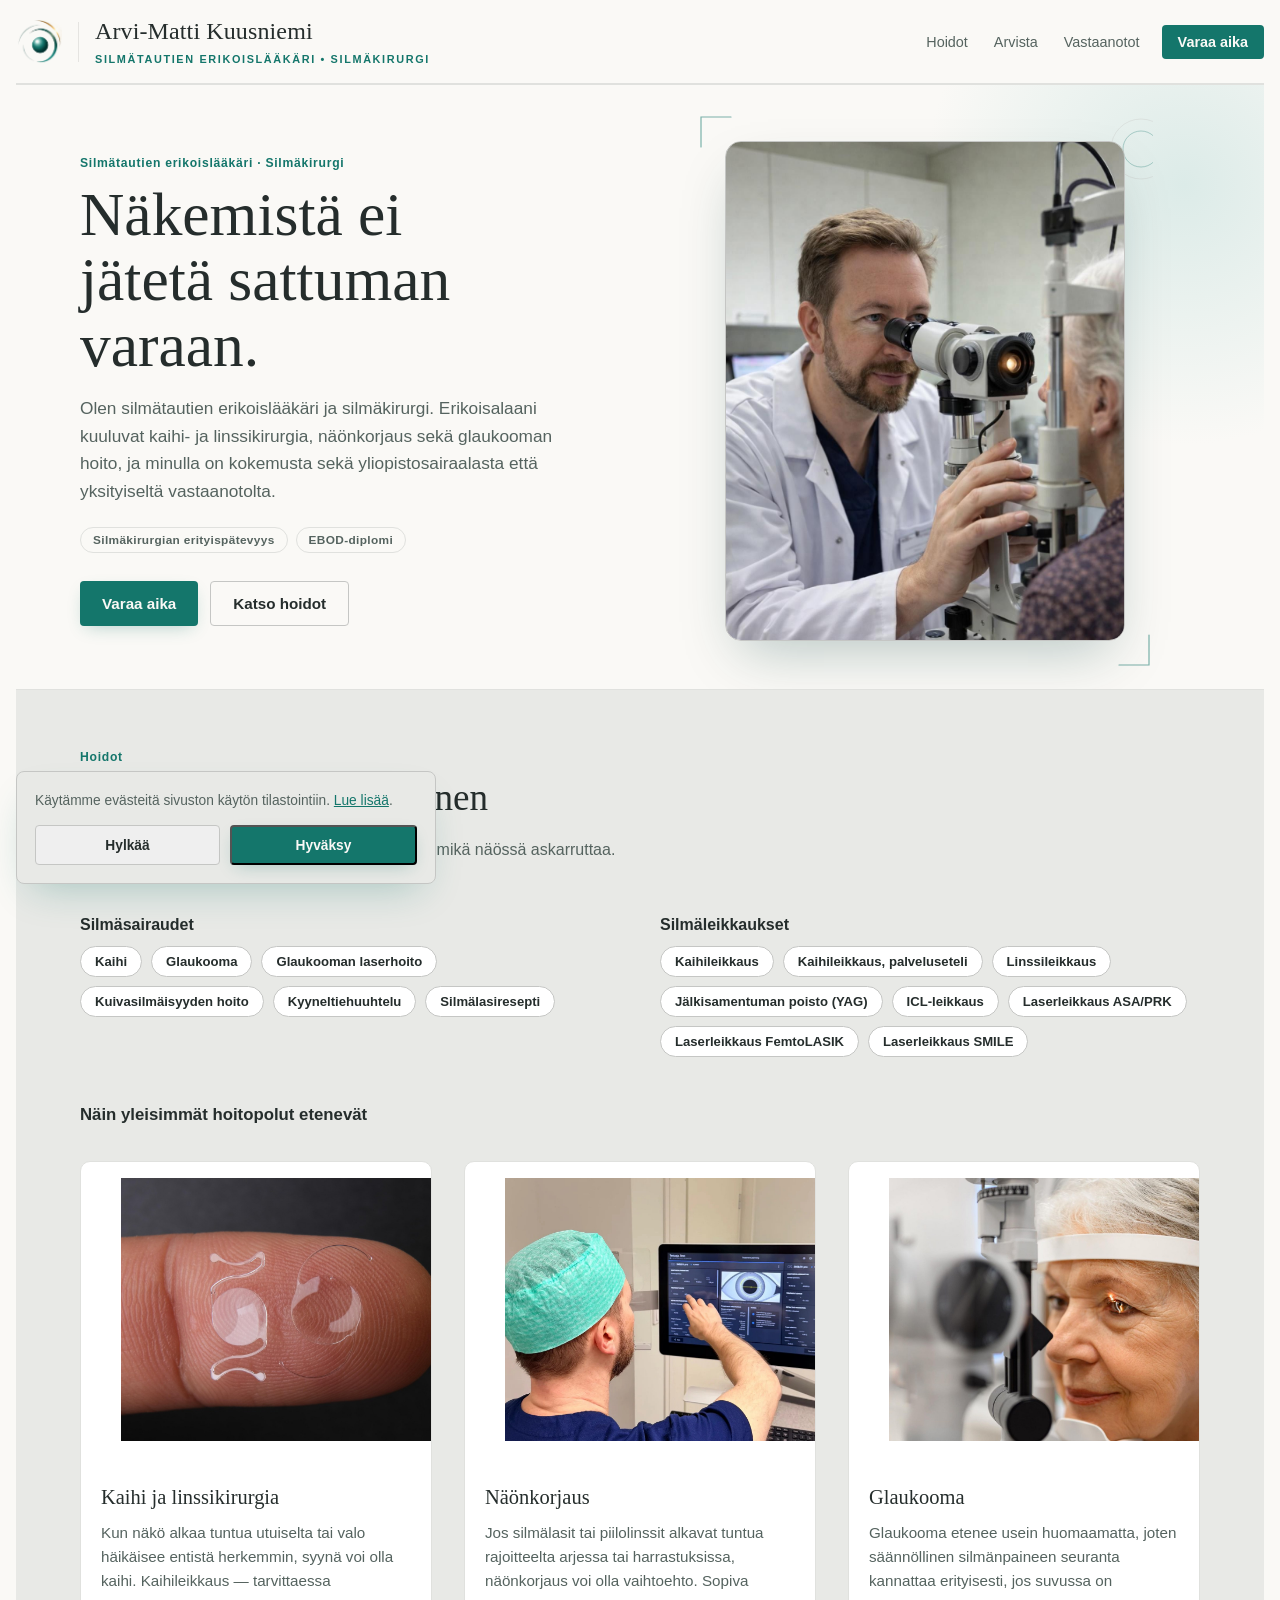
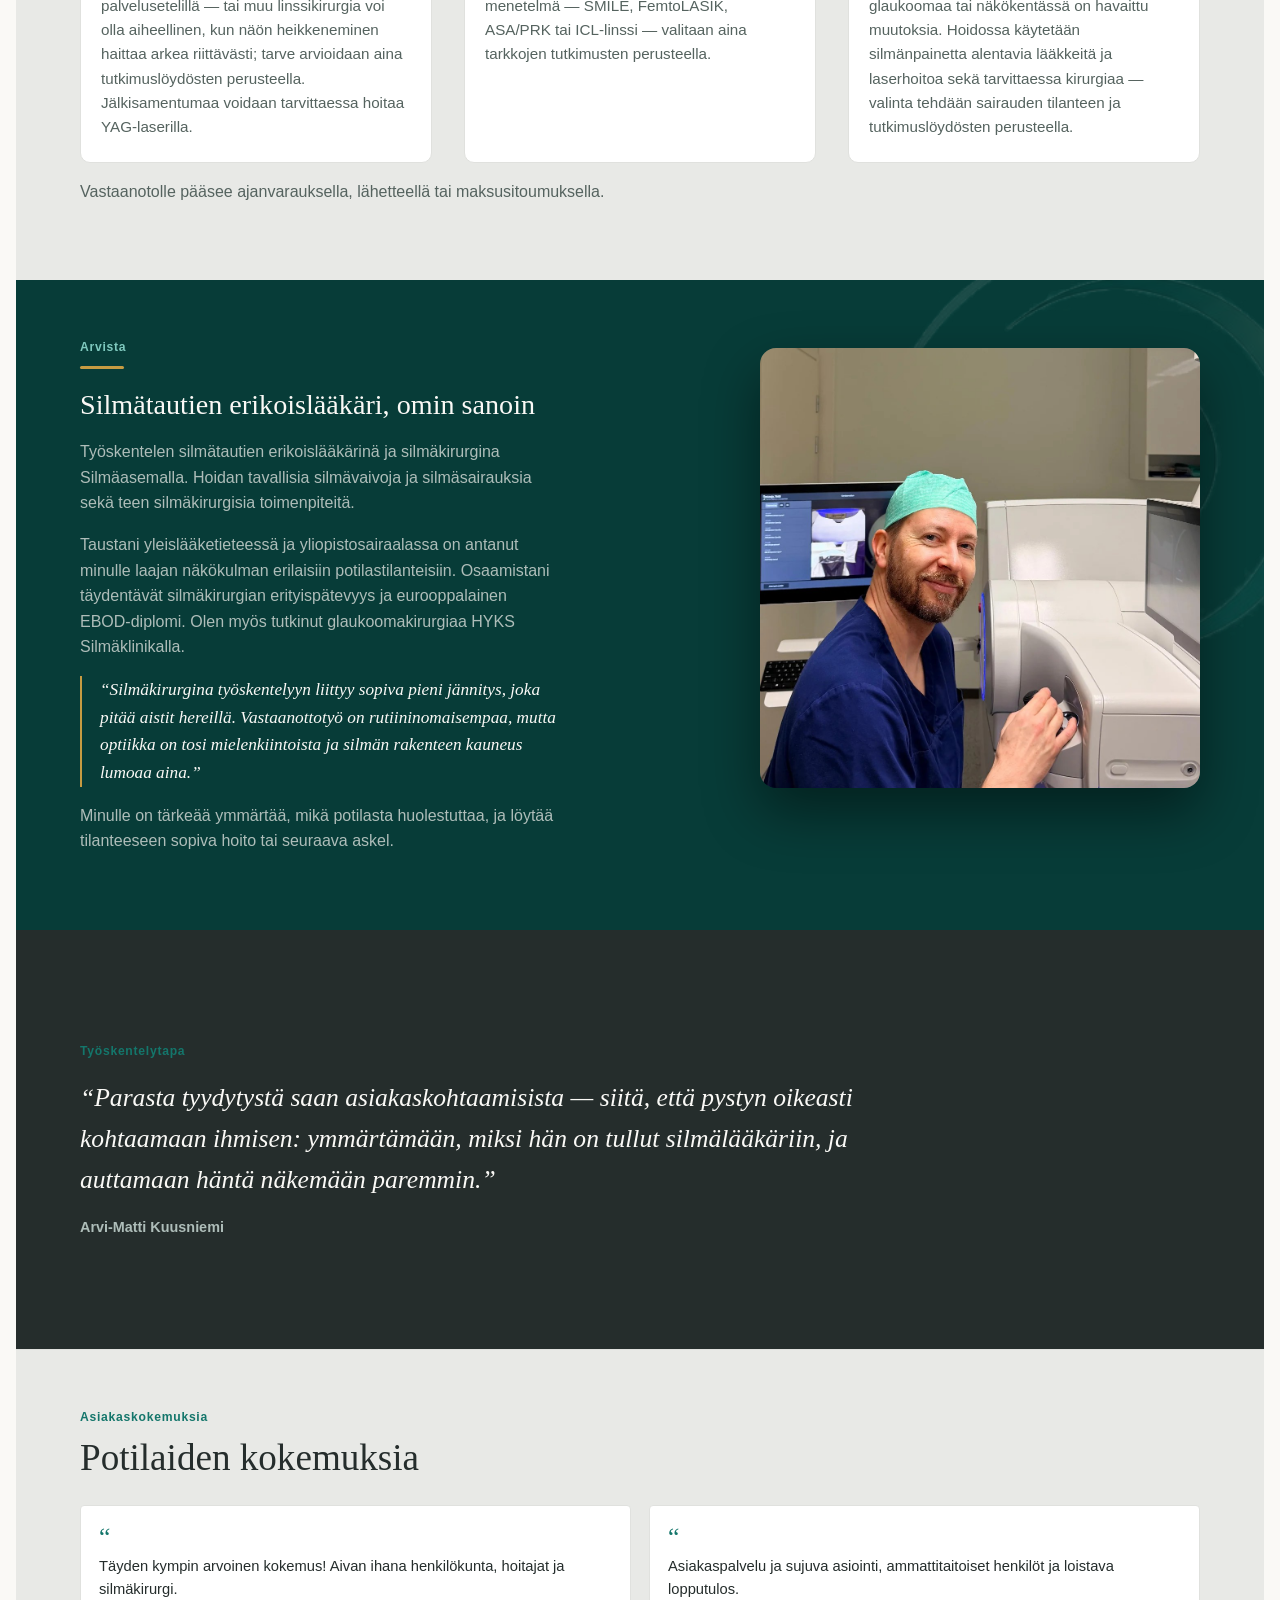
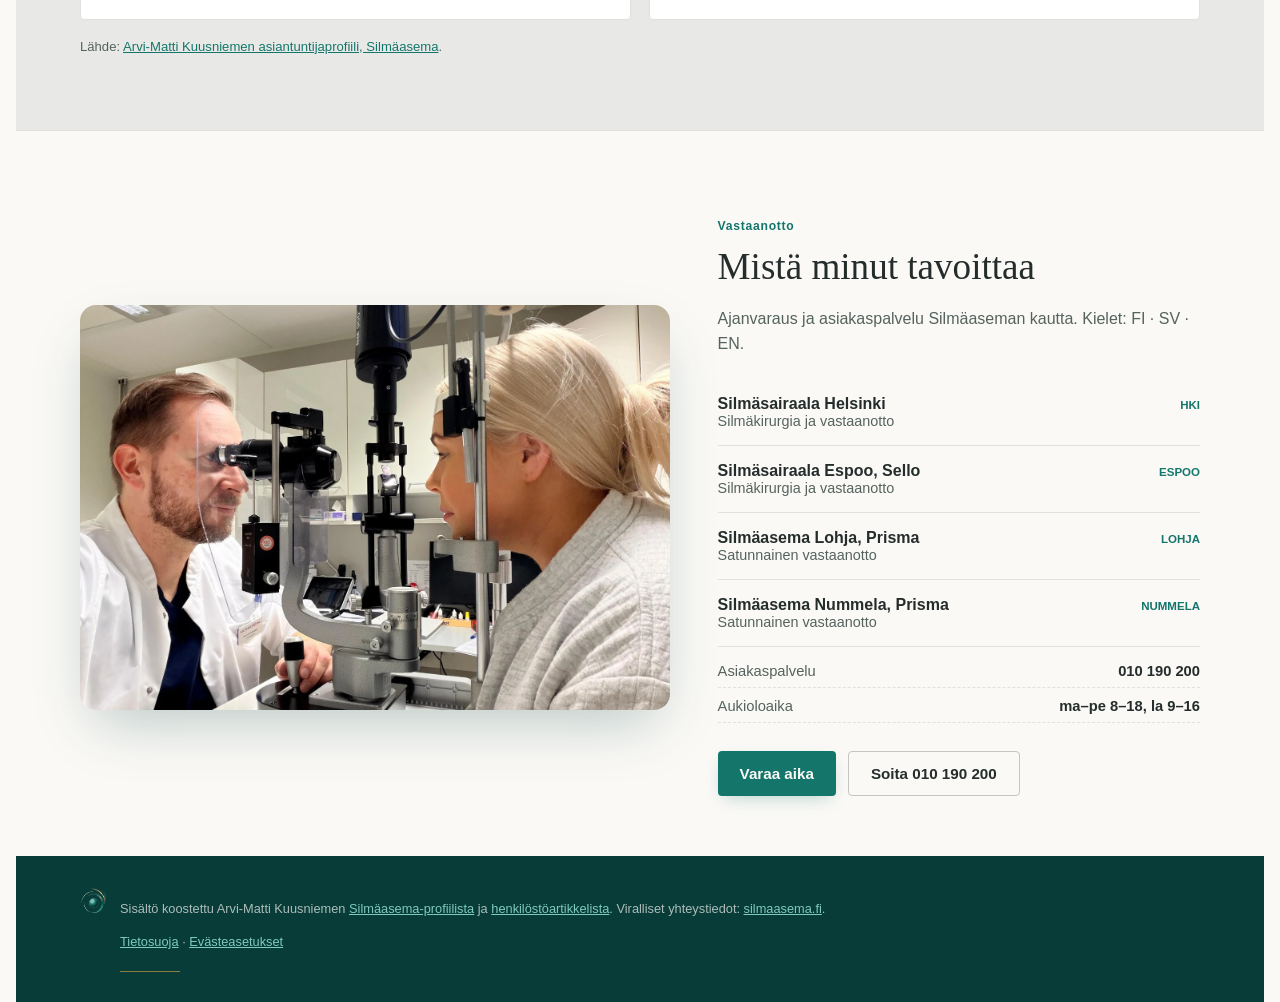
==== index.html @ 28cc7ceb "Rewrite in first person, refine medical phrasing for accuracy - Hero and Arvista sections now speak " ====
<!doctype html>
<html lang="fi">
<head>
<meta charset="UTF-8">
<meta name="viewport" content="width=device-width, initial-scale=1, viewport-fit=cover">
<title>Arvi-Matti Kuusniemi – silmätautien erikoislääkäri ja silmäkirurgi</title>

<meta name="description" content="Arvi-Matti Kuusniemi, silmätautien erikoislääkäri ja silmäkirurgi. Kaihi- ja linssikirurgia, taittovirhekorjaukset ja glaukooman hoito Helsingissä, Espoossa, Lohjalla ja Nummelalla.">
<meta name="robots" content="index, follow">
<link rel="canonical" href="https://arvimattikuusniemi.fi/">

<meta property="og:type" content="profile">
<meta property="og:url" content="https://arvimattikuusniemi.fi/">
<meta property="og:site_name" content="Arvi-Matti Kuusniemi">
<meta property="og:locale" content="fi_FI">
<meta property="og:title" content="Arvi-Matti Kuusniemi – silmätautien erikoislääkäri">
<meta property="og:description" content="Silmätautien erikoislääkäri ja silmäkirurgi. Kaihi- ja linssikirurgia, taittovirhekorjaukset ja glaukooman hoito.">
<meta property="og:image" content="https://arvimattikuusniemi.fi/photos/arvi-vastaanotolla.jpg">
<meta name="twitter:card" content="summary">
<meta name="twitter:title" content="Arvi-Matti Kuusniemi – silmätautien erikoislääkäri">
<meta name="twitter:description" content="Silmätautien erikoislääkäri ja silmäkirurgi. Kaihi- ja linssikirurgia, taittovirhekorjaukset ja glaukooman hoito.">
<meta name="twitter:image" content="https://arvimattikuusniemi.fi/photos/arvi-vastaanotolla.jpg">

<meta name="theme-color" content="#FAF9F6">
<meta name="referrer" content="strict-origin-when-cross-origin">
<meta http-equiv="Content-Security-Policy" content="default-src 'self'; img-src 'self' https://www.google-analytics.com; style-src 'self' https://fonts.googleapis.com; font-src https://fonts.gstatic.com; script-src 'self' https://www.googletagmanager.com; connect-src 'self' https://www.google-analytics.com https://*.google-analytics.com https://*.analytics.google.com https://www.googletagmanager.com; object-src 'none'; base-uri 'self'; form-action 'self'">

<link rel="icon" href="favicon-48x48.png" sizes="48x48" type="image/png">
<link rel="icon" href="favicon-32x32.png" sizes="32x32" type="image/png">
<link rel="icon" href="favicon-16x16.png" sizes="16x16" type="image/png">
<link rel="icon" href="favicon-192x192.png" sizes="192x192" type="image/png">
<link rel="shortcut icon" href="favicon.ico">
<link rel="apple-touch-icon" href="apple-touch-icon.png">
<link rel="manifest" href="site.webmanifest">

<script type="application/ld+json">
{
  "@context": "https://schema.org",
  "@type": "Physician",
  "name": "Arvi-Matti Kuusniemi",
  "url": "https://arvimattikuusniemi.fi/",
  "image": "https://arvimattikuusniemi.fi/photos/arvi-vastaanotolla.jpg",
  "jobTitle": "Silmätautien erikoislääkäri, silmäkirurgi",
  "description": "Lääketieteen ja kirurgian tohtori, silmätautien erikoislääkäri ja silmäkirurgi. Erikoisalana kaihi- ja linssikirurgia, taittovirhekorjaukset ja glaukooma.",
  "medicalSpecialty": "Ophthalmologic",
  "availableService": [
    { "@type": "MedicalProcedure", "name": "Kaihileikkaus" },
    { "@type": "MedicalProcedure", "name": "Linssileikkaus" },
    { "@type": "MedicalProcedure", "name": "Taittovirhekorjaus" },
    { "@type": "MedicalTherapy", "name": "Glaukooman hoito" }
  ],
  "worksFor": {
    "@type": "MedicalOrganization",
    "name": "Silmäasema",
    "url": "https://www.silmaasema.fi"
  },
  "telephone": "+358 10 190 200",
  "areaServed": ["Helsinki", "Espoo", "Lohja", "Nummela"],
  "knowsLanguage": ["fi", "sv", "en"]
}
</script>
<script type="application/ld+json">
{
  "@context": "https://schema.org",
  "@type": "WebSite",
  "name": "Arvi-Matti Kuusniemi",
  "url": "https://arvimattikuusniemi.fi/",
  "inLanguage": "fi"
}
</script>

<link rel="preconnect" href="https://fonts.googleapis.com">
<link rel="preconnect" href="https://fonts.gstatic.com" crossorigin>
<link rel="stylesheet" href="https://fonts.googleapis.com/css2?family=Newsreader:ital,wght@0,400;0,500;1,400&family=Work+Sans:wght@400;500;600&family=Manrope:wght@500;600;700&display=swap">
<link rel="stylesheet" href="styles.css">
</head>
<body>
<a class="skip-link" href="#main">Siirry sisältöön</a>

<header class="top">
  <a class="brand" href="#top">
    <img class="brand-mark" src="photos/logo-tunnus.png" alt="Arvi-Matti Kuusniemen tunnus" width="48" height="48">
    <span class="brand-divider" aria-hidden="true"></span>
    <span class="brand-word">
      <span class="brand-name">Arvi-Matti Kuusniemi</span>
      <span class="brand-tag">Silmätautien erikoislääkäri •&nbsp;Silmäkirurgi</span>
    </span>
  </a>
  <nav aria-label="Päävalikko">
    <a href="#hoidot">Hoidot</a>
    <a href="#arvista">Arvista</a>
    <a href="#vastaanotto">Vastaanotot</a>
    <a class="nav-book" href="https://ajanvaraus.silmaasema.fi/Reservation/Calendar?Person=1872&amp;ServiceId=4" target="_blank" rel="noopener noreferrer">Varaa aika</a>
  </nav>
</header>

<section class="hero" id="top" aria-label="Esittely">
  <div class="wrap-wide">
    <div class="hero-grid">
      <div>
        <span class="rx">Silmätautien erikoislääkäri · Silmäkirurgi</span>
        <h1>Näkemistä ei jätetä sattuman varaan.</h1>
        <p class="role">Olen silmätautien erikoislääkäri ja silmäkirurgi. Erikoisalaani kuuluvat kaihi- ja linssikirurgia, näönkorjaus sekä glaukooman hoito, ja minulla on kokemusta sekä yliopistosairaalasta että yksityiseltä vastaanotolta.</p>
        <div class="badges">
          <span class="badge">Silmäkirurgian erityispätevyys</span>
          <span class="badge">EBOD-diplomi</span>
        </div>
        <div class="cta-row">
          <a class="btn btn-primary" href="https://ajanvaraus.silmaasema.fi/Reservation/Calendar?Person=1872&amp;ServiceId=4" target="_blank" rel="noopener noreferrer">Varaa aika</a>
          <a class="btn btn-ghost" href="#hoidot">Katso hoidot</a>
        </div>
      </div>
      <div class="portrait">
        <svg viewBox="0 0 456 556" aria-hidden="true">
          <path d="M4 34 L4 4 L34 4" fill="none" stroke="var(--accent)" stroke-width="1.2" stroke-linecap="round" opacity="0.55"/>
          <path d="M422 552 L452 552 L452 522" fill="none" stroke="var(--accent)" stroke-width="1.2" stroke-linecap="round" opacity="0.55"/>
          <circle cx="444" cy="36" r="30" fill="none" stroke="var(--line-strong)" stroke-width="1" opacity="0.35"/>
          <circle cx="444" cy="36" r="18" fill="none" stroke="var(--accent)" stroke-width="1" opacity="0.3"/>
        </svg>
        <img src="photos/arvi-vastaanotolla.jpg" width="1024" height="1280" alt="Arvi-Matti Kuusniemi tutkimassa potilasta silmälääkärin vastaanotolla" fetchpriority="high">
      </div>
    </div>
  </div>
</section>

<main id="main">

  <section id="hoidot" aria-label="Hoidot">
    <div class="wrap-wide">
      <span class="rx">Hoidot</span>
      <h2>Hoidot ja erikoisosaaminen</h2>
      <p class="lede paths-intro">Tervetuloa tarkastuttamaan silmäsi tai kertomaan, mikä näössä askarruttaa. Tästä näet nopeasti, mihin apua on tarjolla:</p>

      <div class="spec-groups">
        <div class="spec-group">
          <h3>Silmäsairaudet</h3>
          <div class="chip-row">
            <span class="chip">Kaihi</span>
            <span class="chip">Glaukooma</span>
            <span class="chip">Glaukooman laserhoito</span>
            <span class="chip">Kuivasilmäisyyden hoito</span>
            <span class="chip">Kyyneltiehuuhtelu</span>
            <span class="chip">Silmälasiresepti</span>
          </div>
        </div>
        <div class="spec-group">
          <h3>Silmäleikkaukset</h3>
          <div class="chip-row">
            <span class="chip">Kaihileikkaus</span>
            <span class="chip">Kaihileikkaus, palveluseteli</span>
            <span class="chip">Linssileikkaus</span>
            <span class="chip">Jälkisamentuman poisto (YAG)</span>
            <span class="chip">ICL-leikkaus</span>
            <span class="chip">Laserleikkaus ASA/PRK</span>
            <span class="chip">Laserleikkaus FemtoLASIK</span>
            <span class="chip">Laserleikkaus SMILE</span>
          </div>
        </div>
      </div>

      <h3 class="hoidot-sub">Näin yleisimmät hoitopolut etenevät</h3>
      <div class="hoidot-grid">
        <article class="hoidot-card">
          <figure class="path-media">
            <img src="photos/tekomykiot.jpg" width="1200" height="900" loading="lazy" alt="Kaksi taitettavaa tekomykiötä sormenpäällä ennen implantointia">
          </figure>
          <div class="hoidot-card-body">
            <h3>Kaihi ja linssikirurgia</h3>
            <p>Kun näkö alkaa tuntua utuiselta tai valo häikäisee entistä herkemmin, syynä voi olla kaihi. Kaihileikkaus — tarvittaessa palvelusetelillä — tai muu linssikirurgia voi olla aiheellinen, kun näön heikkeneminen haittaa arkea riittävästi; tarve arvioidaan aina tutkimuslöydösten perusteella. Jälkisamentumaa voidaan tarvittaessa hoitaa YAG-laserilla.</p>
          </div>
        </article>

        <article class="hoidot-card">
          <figure class="path-media">
            <img src="photos/hoitosuunnittelu-smile.jpg" width="1200" height="900" loading="lazy" alt="SMILE-hoitosuunnittelun näyttökuva silmän mittaustiedoilla">
          </figure>
          <div class="hoidot-card-body">
            <h3>Näönkorjaus</h3>
            <p>Jos silmälasit tai piilolinssit alkavat tuntua rajoitteelta arjessa tai harrastuksissa, näönkorjaus voi olla vaihtoehto. Sopiva menetelmä — SMILE, FemtoLASIK, ASA/PRK tai ICL-linssi — valitaan aina tarkkojen tutkimusten perusteella.</p>
          </div>
        </article>

        <article class="hoidot-card">
          <figure class="path-media">
            <img src="photos/silman-tutkimus.jpg" width="1200" height="900" loading="lazy" alt="Potilaan silmän tutkiminen rakolampulla">
          </figure>
          <div class="hoidot-card-body">
            <h3>Glaukooma</h3>
            <p>Glaukooma etenee usein huomaamatta, joten säännöllinen silmänpaineen seuranta kannattaa erityisesti, jos suvussa on glaukoomaa tai näkökentässä on havaittu muutoksia. Hoidossa käytetään silmänpainetta alentavia lääkkeitä ja laserhoitoa sekä tarvittaessa kirurgiaa — valinta tehdään sairauden tilanteen ja tutkimuslöydösten perusteella.</p>
          </div>
        </article>
      </div>
      <p class="lede hoidot-note">Vastaanotolle pääsee ajanvarauksella, lähetteellä tai maksusitoumuksella.</p>
    </div>
  </section>

  <section id="arvista" class="arvista-intro" aria-label="Arvista">
    <img class="arvista-watermark" src="photos/logo-tunnus.png" alt="" aria-hidden="true">
    <div class="wrap-wide arvista-grid">
      <div>
        <span class="rx">Arvista</span>
        <span class="gold-rule" aria-hidden="true"></span>
        <h2>Silmätautien erikoislääkäri, omin sanoin</h2>
        <p class="lede">Työskentelen silmätautien erikoislääkärinä ja silmäkirurgina Silmäasemalla. Hoidan tavallisia silmävaivoja ja silmäsairauksia sekä teen silmäkirurgisia toimenpiteitä.</p>
        <p class="lede">Taustani yleislääketieteessä ja yliopistosairaalassa on antanut minulle laajan näkökulman erilaisiin potilastilanteisiin. Osaamistani täydentävät silmäkirurgian erityispätevyys ja eurooppalainen EBOD-diplomi. Olen myös tutkinut glaukoomakirurgiaa HYKS Silmäklinikalla.</p>
        <blockquote>&ldquo;Silmäkirurgina työskentelyyn liittyy sopiva pieni jännitys, joka pitää aistit hereillä. Vastaanottotyö on rutiininomaisempaa, mutta optiikka on tosi mielenkiintoista ja silmän rakenteen kauneus lumoaa aina.&rdquo;</blockquote>
        <p class="lede">Minulle on tärkeää ymmärtää, mikä potilasta huolestuttaa, ja löytää tilanteeseen sopiva hoito tai seuraava askel.</p>
      </div>
      <div class="arvista-photo">
        <img src="photos/arvi-tyopisteella.jpg" width="1080" height="1350" loading="lazy" alt="Arvi-Matti Kuusniemi työympäristössään">
      </div>
    </div>
  </section>

  <section class="philosophy no-border-top">
    <div class="wrap-wide">
      <span class="rx">Työskentelytapa</span>
      <h2 class="visually-hidden">Työskentelytapa</h2>
      <blockquote>
        &ldquo;Parasta tyydytystä saan asiakaskohtaamisista — siitä, että pystyn oikeasti kohtaamaan ihmisen: ymmärtämään, miksi hän on tullut silmälääkäriin, ja auttamaan häntä näkemään paremmin.&rdquo;
      </blockquote>
      <cite>Arvi-Matti Kuusniemi</cite>
    </div>
  </section>

  <section class="testimonials" aria-label="Asiakaspalautetta">
    <div class="wrap-wide">
      <span class="rx">Asiakaskokemuksia</span>
      <h2>Potilaiden kokemuksia</h2>
      <div class="feedback">
        <div class="fcard"><div class="mark" aria-hidden="true">&ldquo;</div><p>Täyden kympin arvoinen kokemus! Aivan ihana henkilökunta, hoitajat ja silmäkirurgi.</p></div>
        <div class="fcard"><div class="mark" aria-hidden="true">&ldquo;</div><p>Asiakaspalvelu ja sujuva asiointi, ammattitaitoiset henkilöt ja loistava lopputulos.</p></div>
      </div>
      <p class="lede lede-source">Lähde: <a href="https://www.silmaasema.fi/silmalaakarit-ja-asiantuntijat/asiantuntija?expertId=0033X00003HwwgpQAB" target="_blank" rel="noopener noreferrer">Arvi-Matti Kuusniemen asiantuntijaprofiili, Silmäasema</a>.</p>
    </div>
  </section>

  <section id="vastaanotto" class="vastaanotto" aria-label="Vastaanotot ja ajanvaraus">
    <div class="wrap-wide vastaanotto-grid">
      <figure class="vastaanotto-photo">
        <img src="photos/arvi-potilastutkimus.jpg" width="1800" height="1013" loading="lazy" alt="Arvi-Matti Kuusniemi tutkimassa potilasta rakolampulla">
      </figure>
      <div class="vastaanotto-content">
        <span class="rx">Vastaanotto</span>
        <h2>Mistä minut tavoittaa</h2>
        <p class="lede">Ajanvaraus ja asiakaspalvelu Silmäaseman kautta. Kielet: FI · SV · EN.</p>
        <div class="clinics">
          <div class="clinic"><div><div class="name">Silmäsairaala Helsinki</div><div class="loc">Silmäkirurgia ja vastaanotto</div></div><span class="tag">HKI</span></div>
          <div class="clinic"><div><div class="name">Silmäsairaala Espoo, Sello</div><div class="loc">Silmäkirurgia ja vastaanotto</div></div><span class="tag">ESPOO</span></div>
          <div class="clinic"><div><div class="name">Silmäasema Lohja, Prisma</div><div class="loc">Satunnainen vastaanotto</div></div><span class="tag">LOHJA</span></div>
          <div class="clinic"><div><div class="name">Silmäasema Nummela, Prisma</div><div class="loc">Satunnainen vastaanotto</div></div><span class="tag">NUMMELA</span></div>
        </div>
        <div class="contact-list">
          <div class="row"><span>Asiakaspalvelu</span><span>010 190 200</span></div>
          <div class="row"><span>Aukioloaika</span><span>ma–pe 8–18, la 9–16</span></div>
        </div>
        <div class="cta-row">
          <a class="btn btn-primary" href="https://ajanvaraus.silmaasema.fi/Reservation/Calendar?Person=1872&amp;ServiceId=4" target="_blank" rel="noopener noreferrer">Varaa aika</a>
          <a class="btn btn-ghost" href="tel:+35810190200">Soita 010 190 200</a>
        </div>
      </div>
    </div>
  </section>

</main>

<footer>
  <div class="wrap-wide footer-brand">
    <img class="footer-logo" src="photos/logo-tunnus.png" alt="" aria-hidden="true">
    <div>
      <p>Sisältö koostettu Arvi-Matti Kuusniemen <a href="https://www.silmaasema.fi/silmalaakarit-ja-asiantuntijat/asiantuntija?expertId=0033X00003HwwgpQAB" target="_blank" rel="noopener noreferrer">Silmäasema-profiilista</a> ja <a href="https://yritys.silmaasema.fi/article/silmakirurgi-arvi-matti-kuusniemi/" target="_blank" rel="noopener noreferrer">henkilöstöartikkelista</a>. Viralliset yhteystiedot: <a href="https://www.silmaasema.fi" target="_blank" rel="noopener noreferrer">silmaasema.fi</a>.</p>
      <p class="footer-legal"><a href="tietosuoja.html">Tietosuoja</a> · <a href="#" class="cookie-manage-link">Evästeasetukset</a></p>
      <span class="footer-gold-rule" aria-hidden="true"></span>
    </div>
  </div>
</footer>

<div class="mobile-book">
  <a class="btn btn-primary" href="https://ajanvaraus.silmaasema.fi/Reservation/Calendar?Person=1872&amp;ServiceId=4" target="_blank" rel="noopener noreferrer">Varaa aika</a>
</div>

<div id="cookie-consent" class="cookie-consent" hidden role="region" aria-label="Evästeasetukset">
  <p>Käytämme evästeitä sivuston käytön tilastointiin. <a href="tietosuoja.html">Lue lisää</a>.</p>
  <div class="cookie-consent-actions">
    <button type="button" id="cookie-decline" class="btn btn-ghost">Hylkää</button>
    <button type="button" id="cookie-accept" class="btn btn-primary">Hyväksy</button>
  </div>
  <p id="cookie-status" class="cookie-status"></p>
</div>

<script src="script.js"></script>
<script src="consent.js"></script>
</body>
</html>
---- styles.css ----
/*
  Layout concept: a diopter scale. A thin horizontal ruled line runs the
  length of the page like the markings on a trial-lens gauge; the career
  timeline reads as tick marks along it, and section labels borrow the
  notation of a refraction prescription (OD/OS/SPH/CYL/ADD) rather than
  generic numbering — the same notation repeats in the header nav, so the
  two-letter codes double as a wayfinding index across the whole site.
*/
:root{
  --bg:#FAF9F6;
  --surface:#ffffff;
  --surface-tint:#E8E9E6;
  --ink:#252D2C;
  --muted:#55635F;
  --accent:#14766B;
  --accent-soft:#dcebe8;
  --accent-ink:#FAF9F6;
  --line:#e0e1de;
  --line-strong:#c5c6c4;
  --gold:#C79B42;
  --shadow-btn: rgba(20,118,107,.32);
  --shadow-photo: rgba(7,60,56,.28);
  /* dark-section tokens — used only by .arvista-intro, .philosophy and footer, never globally */
  --dark-petrol:#073C38;
  --dark-graphite:#252D2C;
  --on-dark-ink:#FAF9F6;
  --on-dark-muted:#aebdb9;
  --on-dark-accent:#7fcabf;
  color-scheme: light;
}

*{box-sizing:border-box;}
html,body{ margin:0; padding:0; }
body{
  background:var(--bg);
  color:var(--ink);
  font-family:"Work Sans", "Segoe UI", sans-serif;
  padding-left:max(16px, env(safe-area-inset-left,0px));
  padding-right:max(16px, env(safe-area-inset-right,0px));
}
h1,h2,h3{
  font-family:"Newsreader", "Iowan Old Style", Georgia, serif;
  font-weight:500;
  text-wrap:balance;
  margin:0;
}
.mono{ font-family:"Manrope", ui-sans-serif, sans-serif; font-weight:700; font-variant-numeric: tabular-nums; }

a{ color:var(--accent); }
a, button, [role="button"]{ cursor:pointer; }

:focus-visible{ outline:2px solid var(--accent); outline-offset:3px; }

.skip-link{
  position:absolute; left:16px; top:-48px; z-index:100;
  background:var(--accent); color:var(--accent-ink);
  padding:10px 16px; border-radius:4px; text-decoration:none; font-weight:600;
  transition:top .15s ease;
}
.skip-link:focus{ top:16px; }

.wrap{ max-width:880px; margin:0 auto; }
.wrap-wide{ max-width:1120px; margin:0 auto; }

/* ---------- header ---------- */
header.top{
  position:sticky; top:0; z-index:40; background:var(--bg);
  display:flex; flex-wrap:wrap; justify-content:space-between; align-items:center;
  gap:12px; padding-block:18px; border-bottom:1px solid var(--line);
}
header.top .brand{
  display:flex; align-items:center; gap:16px;
  text-decoration:none; color:var(--ink);
}
header.top .brand-mark{ width:46px; height:46px; flex:none; object-fit:contain; display:block; }
.brand-divider{ width:1px; height:40px; background:var(--line-strong); opacity:.4; flex:none; }
.brand-word{ display:flex; flex-direction:column; justify-content:center; line-height:1.15; }
.brand-name{
  font-family:"Newsreader", Georgia, serif; font-weight:500; font-style:normal;
  font-size:1.5rem; letter-spacing:.005em; color:var(--ink);
}
.brand-tag{
  font-family:"Manrope", sans-serif; font-weight:700; font-size:.68rem; letter-spacing:.15em;
  text-transform:uppercase; color:var(--accent); margin-top:7px;
}
@media (max-width:560px){
  header.top .brand-mark{ width:36px; height:36px; }
  .brand-divider{ height:30px; }
  .brand-name{ font-size:1.18rem; }
  .brand-tag{ font-size:.58rem; letter-spacing:.12em; margin-top:5px; }
}
header.top nav{ display:flex; flex-wrap:wrap; align-items:center; }
header.top nav a{
  display:inline-block; color:var(--muted); text-decoration:none; font-size:.9rem;
  margin-left:18px; padding:10px 4px;
}
header.top nav a:first-child{ margin-left:0; }
header.top nav a:hover{ color:var(--accent); }
header.top nav a.nav-book{
  margin-left:18px; background:var(--accent); color:var(--accent-ink);
  border-radius:4px; padding:9px 16px; font-weight:600;
}
header.top nav a.nav-book:hover{ color:var(--accent-ink); opacity:.92; }
@media (max-width:760px){
  header.top nav a.nav-book{ display:none; }
}

/* ---------- hero ---------- */
.hero{ position:relative; overflow:hidden; padding-block:56px 48px; }
.hero::before{
  content:""; position:absolute; top:-170px; right:-190px; width:540px; height:540px;
  background:radial-gradient(circle, var(--accent-soft) 0%, transparent 68%);
  pointer-events:none;
}
.hero-grid{ position:relative; z-index:1; display:grid; grid-template-columns: minmax(0,1fr) minmax(0,1.05fr); gap:48px; align-items:center; }
@media (max-width:860px){ .hero-grid{ grid-template-columns:minmax(0,1fr); } }
.hero h1{ font-size:clamp(2.3rem, 4.8vw, 3.9rem); line-height:1.07; max-width:13ch; }
.hero .role{ color:var(--muted); font-size:1.08rem; margin-top:16px; max-width:52ch; line-height:1.6; }
.badges{ display:flex; flex-wrap:wrap; gap:8px; margin-top:22px; }
.badge{
  font-family:"Manrope", sans-serif; font-weight:700; font-size:.74rem; letter-spacing:.03em;
  border:1px solid var(--line); border-radius:999px; padding:5px 12px; color:var(--muted);
}
.cta-row{ display:flex; flex-wrap:wrap; gap:12px; margin-top:28px; }
.btn{
  display:inline-flex; align-items:center; gap:8px; min-height:44px;
  padding:13px 22px; border-radius:4px; font-size:.95rem; text-decoration:none;
  font-weight:600;
}
.btn-primary{ background:var(--accent); color:var(--accent-ink); box-shadow:0 6px 18px -6px var(--shadow-btn); }
.btn-ghost{ border:1px solid var(--line-strong); color:var(--ink); }

/* ---------- portrait ---------- */
.portrait{ position:relative; width:400px; height:500px; justify-self:center; max-width:100%; }
.portrait svg{ position:absolute; inset:-28px; width:calc(100% + 56px); height:calc(100% + 56px); pointer-events:none; }
.portrait img{
  position:absolute; inset:0; width:100%; height:100%;
  border-radius:16px; object-fit:cover; border:1px solid var(--line-strong);
  box-shadow:0 24px 54px -16px var(--shadow-photo);
}
@media (max-width:860px){ .portrait{ width:300px; height:375px; } }
@media (max-width:420px){ .portrait{ width:240px; height:300px; } }

section{ padding-block:60px; border-top:1px solid var(--line); }
@media (max-width:720px){ section{ padding-block:40px; } }
.rx{
  font-family:"Manrope", sans-serif; font-weight:700; font-size:.76rem; letter-spacing:.06em;
  color:var(--accent); margin-bottom:12px; display:block;
}
section h2{ font-size:clamp(1.7rem,2.9vw,2.35rem); margin-bottom:18px; }
.lede{ color:var(--muted); max-width:62ch; line-height:1.6; }

blockquote{
  margin:0; padding-left:18px; border-left:2px solid var(--accent);
  font-family:"Newsreader", Georgia, serif; font-style:italic; font-size:1.08rem;
  line-height:1.6; color:var(--ink);
}

/* ---------- Arvista: merged intro + merits, dark petrol section ---------- */
.arvista-intro{
  position:relative; overflow:hidden; background:var(--dark-petrol); color:var(--on-dark-ink);
  border-top:none;
}
.arvista-intro .rx{ color:var(--on-dark-accent); }
.arvista-intro h2{ color:var(--on-dark-ink); font-size:clamp(1.5rem,2.2vw,2rem); }
.arvista-intro .lede{ color:var(--on-dark-muted); }
.arvista-intro blockquote{ border-left-color:var(--gold); color:var(--on-dark-ink); }
.gold-rule{ display:block; width:44px; height:3px; background:var(--gold); border-radius:2px; margin:10px 0 20px; }
.arvista-grid{ position:relative; z-index:1; display:grid; grid-template-columns:minmax(0,.9fr) minmax(0,1.1fr); gap:56px; align-items:start; }
@media (max-width:860px){ .arvista-grid{ grid-template-columns:minmax(0,1fr); gap:32px; } }
.arvista-photo{ position:relative; margin-top:8px; max-width:440px; margin-left:auto; }
@media (max-width:860px){ .arvista-photo{ margin-top:0; max-width:360px; margin-left:auto; margin-right:auto; } }
.arvista-photo img{
  display:block; width:100%; height:auto; aspect-ratio:1/1; object-fit:cover; object-position:50% 85%;
  border-radius:16px; box-shadow:0 24px 56px rgba(0,0,0,.45);
}
.arvista-watermark{
  position:absolute; top:-120px; right:-110px; width:520px; height:520px;
  object-fit:contain; opacity:.14; pointer-events:none; z-index:0;
}
@media (max-width:720px){ .arvista-watermark{ width:260px; height:260px; top:-50px; right:-80px; opacity:.16; } }

/* ---------- hoidot section background ---------- */
#hoidot{ background:var(--surface-tint); }
.hoidot-card{ background:var(--surface); border-radius:10px; overflow:hidden; border:1px solid var(--line); }
.hoidot-card .hoidot-card-body{ padding:18px 20px 22px; }
.hoidot-card .path-media{ border-radius:0; }
.hoidot-card .path-media img{ border-radius:0; border:none; }

/* ---------- treatment cards ---------- */
.paths-intro{ margin-bottom:8px; }
.hoidot-grid{ display:grid; grid-template-columns:repeat(3,minmax(0,1fr)); gap:32px; margin-top:36px; }
@media (max-width:900px){ .hoidot-grid{ grid-template-columns:minmax(0,1fr); gap:40px; } }
.hoidot-card{ display:flex; flex-direction:column; min-width:0; }
.hoidot-card-body{ display:flex; flex-direction:column; flex:1; padding-top:18px; }
.path-q{ font-family:"Manrope", sans-serif; font-weight:700; color:var(--accent); font-size:.78rem; letter-spacing:.06em; }
.hoidot-card-body h3{ font-size:clamp(1.15rem,1.6vw,1.35rem); margin:.5em 0 .5em; line-height:1.25; }
.hoidot-card-body p{ color:var(--muted); line-height:1.6; margin:0; font-size:.95rem; }
.path-media img{ display:block; width:100%; max-width:100%; height:auto; aspect-ratio:4/3; object-fit:cover; border-radius:8px; border:1px solid var(--line); }
.path-media{ width:100%; min-width:0; border-radius:8px; overflow:hidden; }

/* ---------- section photos (small inline figures) ---------- */
figcaption{ margin-top:6px; font-size:.74rem; color:var(--muted); }

/* ---------- quick-scan specialty chips ---------- */
.spec-groups{ display:grid; grid-template-columns:repeat(2,minmax(0,1fr)); gap:28px 40px; margin-top:28px; }
@media (max-width:720px){ .spec-groups{ grid-template-columns:1fr; gap:22px; } }
.spec-group h3{ font-size:1rem; font-weight:600; font-family:"Work Sans",sans-serif; margin:0 0 12px; color:var(--ink); }
.chip-row{ display:flex; flex-wrap:wrap; gap:9px; }
.chip{
  font-family:"Manrope", sans-serif; font-weight:600; font-size:.82rem;
  border:1px solid var(--line-strong); border-radius:999px; padding:7px 14px;
  color:var(--ink); background:var(--surface);
}
.hoidot-sub{ margin:48px 0 0; font-size:1.05rem; font-weight:600; font-family:"Work Sans",sans-serif; color:var(--ink); }

/* ---------- specialties mini-grid (legacy, still used on treatment stub pages) ---------- */
.spec-grid{ display:grid; grid-template-columns:repeat(3,1fr); gap:1px; background:var(--line); margin-top:28px; border:1px solid var(--line); }
@media (max-width:720px){ .spec-grid{ grid-template-columns:1fr; } }
.spec{ background:var(--surface); padding:26px 22px; }
.spec .num{ font-family:"Manrope", sans-serif; font-weight:700; color:var(--accent); font-size:.78rem; }
.spec h3{ font-size:1.12rem; margin:10px 0 8px; font-weight:600; font-family:"Work Sans",sans-serif; }
.spec p{ color:var(--muted); font-size:.92rem; line-height:1.55; margin:0; }
.spec .tags{ margin-top:12px; display:flex; flex-wrap:wrap; gap:6px; }
.spec .tags span{ font-size:.72rem; color:var(--muted); border:1px solid var(--line); border-radius:3px; padding:2px 7px; }

/* ---------- clinics ---------- */
.clinics{ margin-top:28px; display:grid; gap:0; }
.clinic{
  display:grid; grid-template-columns: 1fr auto; gap:10px; align-items:baseline;
  padding-block:16px; border-bottom:1px solid var(--line);
}
.clinic .name{ font-weight:600; }
.clinic .loc{ color:var(--muted); font-size:.9rem; }
.clinic .tag{ font-family:"Manrope", sans-serif; font-weight:700; font-size:.72rem; color:var(--accent); }

/* ---------- philosophy (dark graphite, deliberately a different dark from Arvista's petrol) ---------- */
.philosophy{ background:var(--dark-graphite); color:var(--on-dark-ink); border-top:none; border-bottom:none; }
.philosophy .wrap-wide{ padding-block:54px; }
.philosophy blockquote{ font-size:clamp(1.2rem,2.4vw,1.6rem); border-left:none; padding-left:0; margin-top:20px; max-width:64ch; color:var(--on-dark-ink); }
.philosophy cite{ display:block; margin-top:18px; font-style:normal; color:var(--on-dark-muted); font-size:.9rem; font-weight:600; }

/* ---------- feedback / testimonials ---------- */
.testimonials{ background:var(--surface-tint); }
.feedback{ margin-top:26px; display:grid; grid-template-columns:repeat(auto-fit, minmax(220px,1fr)); gap:18px; }
.fcard{ border:1px solid var(--line); border-radius:4px; padding:18px; background:var(--surface); }
.fcard p{ margin:0; font-size:.92rem; line-height:1.55; color:var(--ink); }
.fcard .mark{ font-family:"Newsreader", Georgia, serif; font-size:1.6rem; color:var(--accent); line-height:1; margin-bottom:6px; }

/* ---------- vastaanotto ---------- */
.vastaanotto-grid{ display:grid; grid-template-columns:minmax(0,1.1fr) minmax(0,.9fr); gap:48px; align-items:center; margin-top:28px; }
@media (max-width:860px){ .vastaanotto-grid{ grid-template-columns:minmax(0,1fr); gap:28px; } }
.vastaanotto-photo{ margin:0; }
.vastaanotto-photo img{
  display:block; width:100%; height:auto; aspect-ratio:16/11; object-fit:cover;
  border-radius:16px; box-shadow:0 24px 56px -16px var(--shadow-photo);
}
.vastaanotto-content .clinics{ margin-top:22px; }
.vastaanotto-content .contact-list{ margin-top:16px; }
.contact-list{ display:grid; gap:10px; }
.contact-list .row{ display:flex; justify-content:space-between; gap:12px; border-bottom:1px dashed var(--line); padding-bottom:8px; font-size:.92rem; }
.contact-list .row span:first-child{ color:var(--muted); }
.contact-list .row span:last-child{ font-family:"Manrope", sans-serif; font-weight:700; }

footer{ background:var(--dark-petrol); padding-block:30px; border-top:none; color:var(--on-dark-muted); font-size:.8rem; line-height:1.6; }
footer a{ color:var(--on-dark-accent); text-decoration:underline; }
.footer-brand{ display:flex; align-items:flex-start; gap:14px; }
.footer-logo{ width:26px; height:26px; flex:none; object-fit:contain; margin-top:2px; }
.footer-gold-rule{ display:block; width:60px; height:1px; background:var(--gold); opacity:.7; margin-top:18px; }
.footer-legal{ margin-top:10px; }

.visually-hidden{
  position:absolute; width:1px; height:1px; margin:-1px; border:0; padding:0;
  clip:rect(0 0 0 0); clip-path:inset(50%); overflow:hidden; white-space:nowrap;
}

/* ---------- mobile booking bar (own idea #2) ---------- */
.mobile-book{ display:none; }
@media (max-width:720px){
  body{ padding-bottom:78px; }
  .mobile-book{
    display:flex; position:fixed; left:0; right:0; bottom:0; z-index:50;
    width:100%; max-width:100vw; box-sizing:border-box;
    padding:10px max(16px, env(safe-area-inset-left,0px)) calc(10px + env(safe-area-inset-bottom,0px)) max(16px, env(safe-area-inset-right,0px));
    background:var(--surface); border-top:1px solid var(--line);
  }
  .mobile-book a{ flex:1; justify-content:center; }
}

/* ---------- cookie consent ---------- */
.cookie-consent{
  position:fixed; left:16px; bottom:16px; z-index:70;
  width:calc(100vw - 32px); max-width:420px; box-sizing:border-box;
  background:var(--surface-tint); border:1px solid var(--line-strong); border-radius:8px;
  padding:18px; box-shadow:0 18px 40px -16px var(--shadow-btn);
}
.cookie-consent[hidden]{ display:none; }
.cookie-consent p{ margin:0 0 14px; font-size:.86rem; line-height:1.55; color:var(--muted); }
.cookie-consent p a{ color:var(--accent); }
.cookie-consent-actions{ display:flex; gap:10px; }
.cookie-consent-actions .btn{ flex:1; justify-content:center; padding:10px 14px; font-size:.86rem; min-height:40px; }
.cookie-consent p.cookie-status{ margin:10px 0 0; font-size:.76rem; }
.cookie-status:empty{ display:none; }
@media (max-width:720px){
  .cookie-consent{ bottom:94px; }
}

/* ---------- scroll reveal, own idea #3 (progressively enhanced, JS-gated) ---------- */
.js-reveal .reveal{ opacity:0; filter:blur(6px); transition:opacity .7s ease, filter .7s ease; }
.js-reveal .reveal.is-visible{ opacity:1; filter:blur(0); }
@media (prefers-reduced-motion: reduce){
  .js-reveal .reveal{ opacity:1 !important; filter:none !important; transition:none !important; }
}

/* ---------- stub / pending notice (knowledge base articles) ---------- */
.pending{
  margin-top:16px; padding:16px 18px; border:1px dashed var(--line-strong); border-radius:6px;
  background:var(--surface-tint); color:var(--muted); font-size:.92rem; line-height:1.6;
}
.article-grid{ display:grid; grid-template-columns:1fr; gap:0; margin-top:8px; max-width:70ch; }
.article-block{ padding-block:22px; border-top:1px solid var(--line); }
.article-block:last-child{ border-bottom:1px solid var(--line); }
.article-block h2{ font-size:1.2rem; margin-bottom:10px; }
.breadcrumb{ font-size:.82rem; color:var(--muted); margin-bottom:18px; }
.breadcrumb a{ color:var(--muted); }

/* ---------- small utilities ---------- */
.no-border-top{ border-top:none; }
.lede-source{ margin-top:16px; font-size:.82rem; }
.mt-16{ margin-top:16px; }
.cta-row-tight{ margin-top:8px; }
.article-h1{ font-size:clamp(1.8rem,4vw,2.4rem); line-height:1.15; }
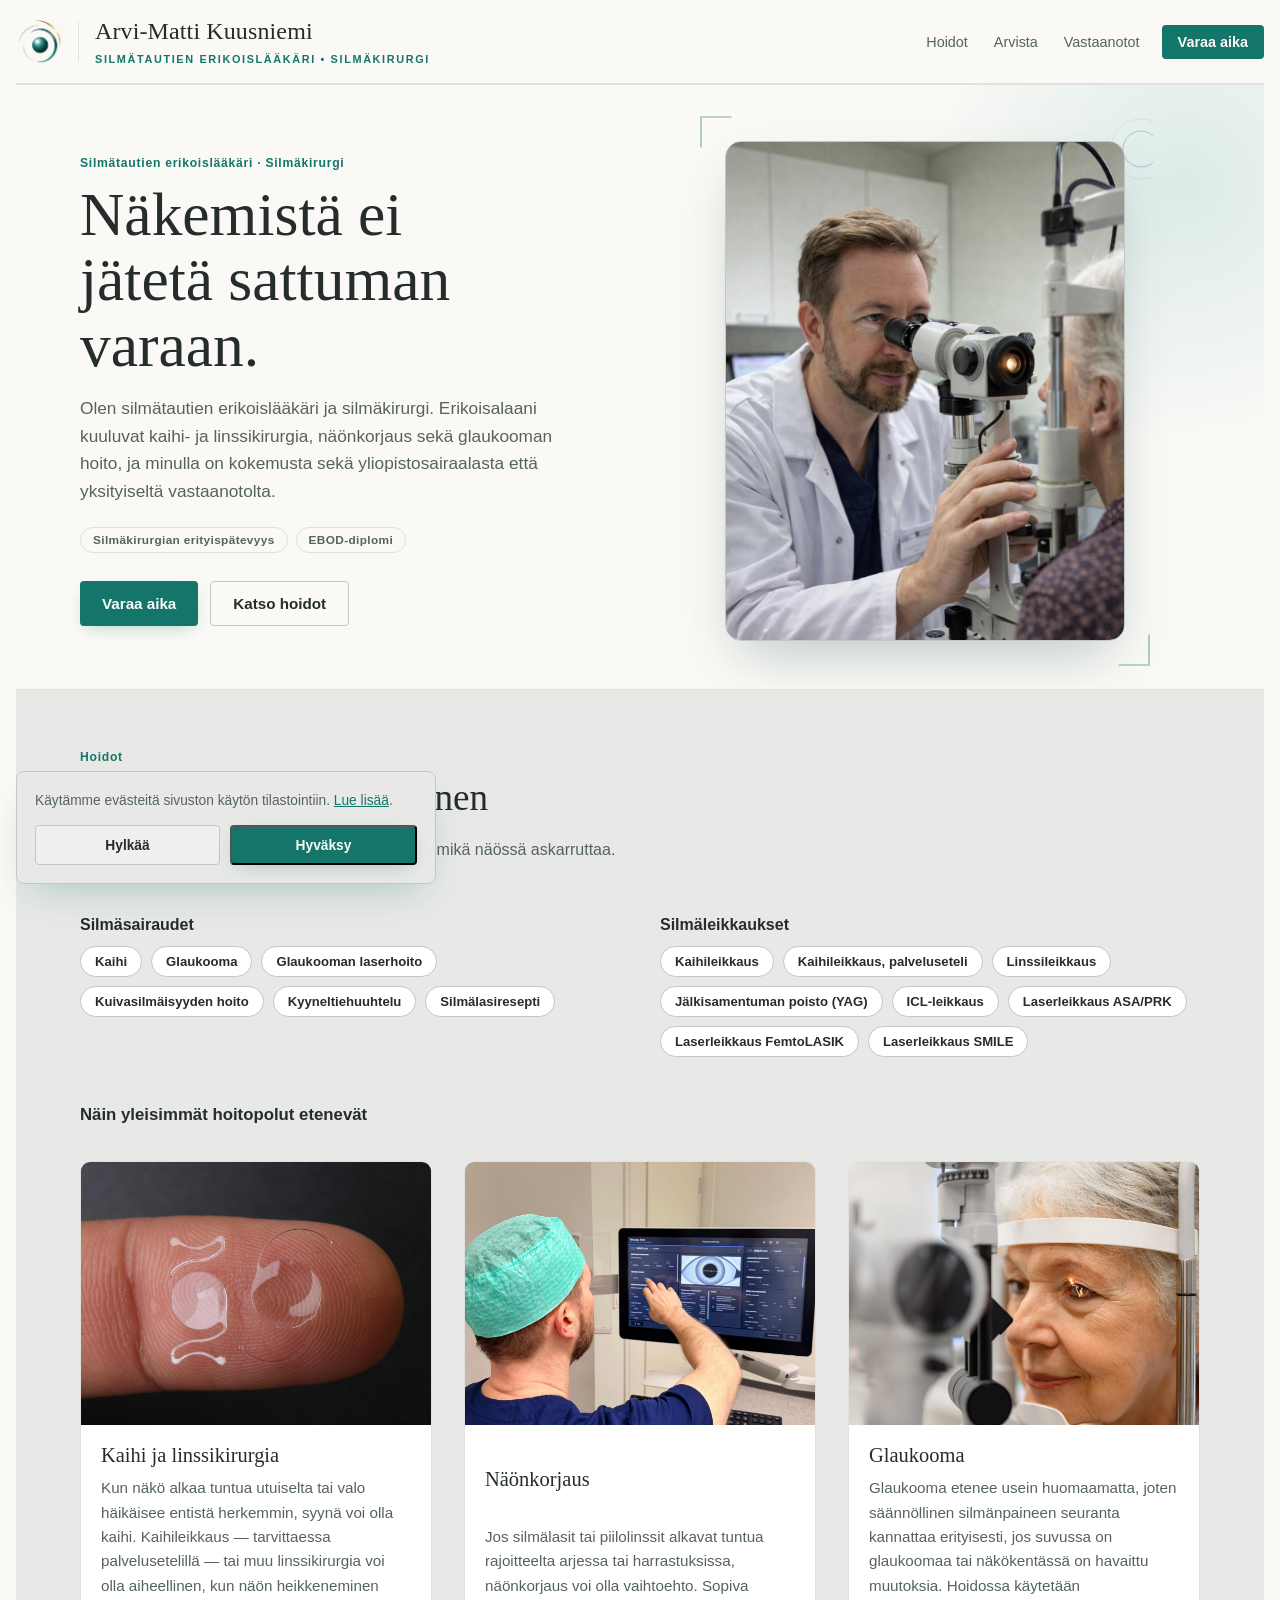
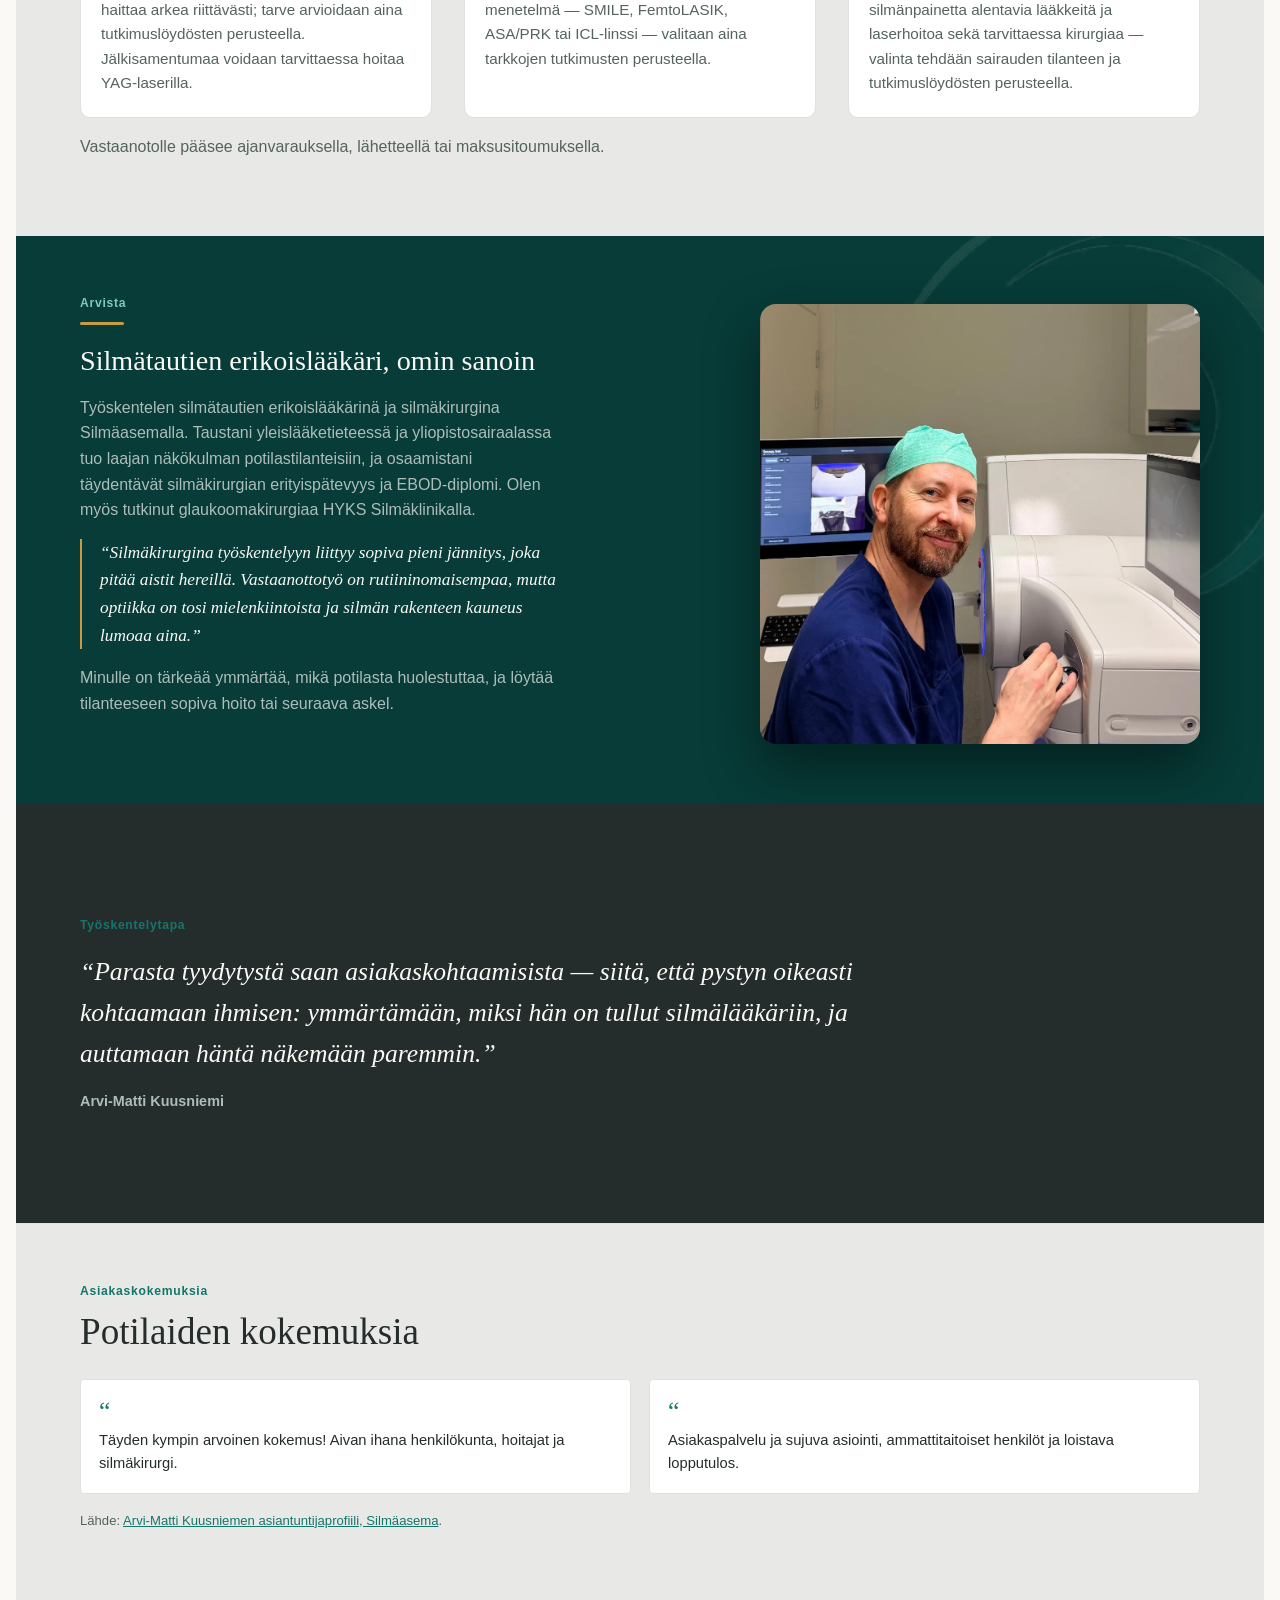
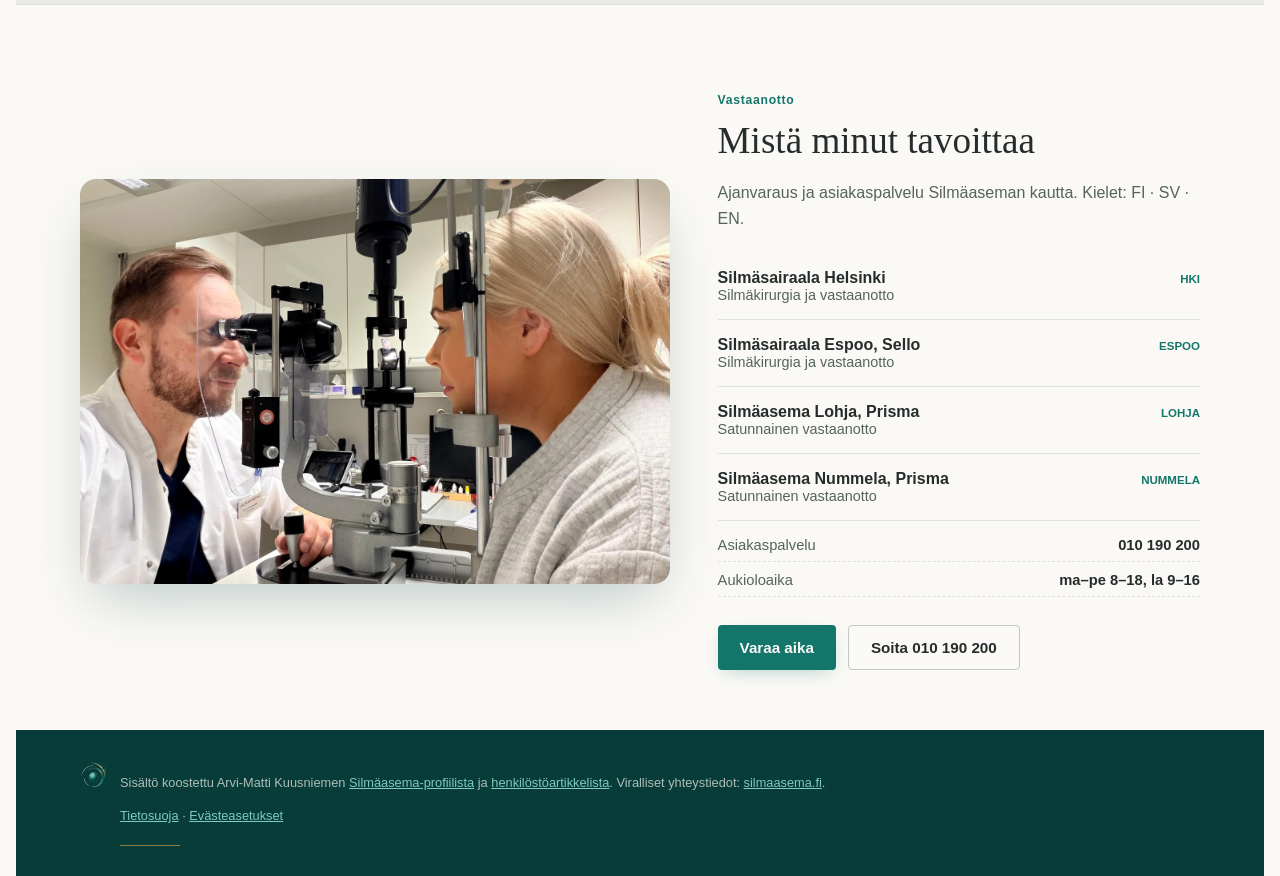
==== commit d3929d80: "Give Hoidot cards a compact dark style on mobile, trim Arvista intro - Flatten the hoidot-card marku" ====
--- a/index.html
+++ b/index.html
@@ -161,33 +161,21 @@
       <h3 class="hoidot-sub">Näin yleisimmät hoitopolut etenevät</h3>
       <div class="hoidot-grid">
         <article class="hoidot-card">
-          <figure class="path-media">
-            <img src="photos/tekomykiot.jpg" width="1200" height="900" loading="lazy" alt="Kaksi taitettavaa tekomykiötä sormenpäällä ennen implantointia">
-          </figure>
-          <div class="hoidot-card-body">
-            <h3>Kaihi ja linssikirurgia</h3>
-            <p>Kun näkö alkaa tuntua utuiselta tai valo häikäisee entistä herkemmin, syynä voi olla kaihi. Kaihileikkaus — tarvittaessa palvelusetelillä — tai muu linssikirurgia voi olla aiheellinen, kun näön heikkeneminen haittaa arkea riittävästi; tarve arvioidaan aina tutkimuslöydösten perusteella. Jälkisamentumaa voidaan tarvittaessa hoitaa YAG-laserilla.</p>
-          </div>
+          <img class="hoidot-card-img" src="photos/tekomykiot.jpg" width="1200" height="900" loading="lazy" alt="Kaksi taitettavaa tekomykiötä sormenpäällä ennen implantointia">
+          <h3>Kaihi ja linssikirurgia</h3>
+          <p>Kun näkö alkaa tuntua utuiselta tai valo häikäisee entistä herkemmin, syynä voi olla kaihi. Kaihileikkaus — tarvittaessa palvelusetelillä — tai muu linssikirurgia voi olla aiheellinen, kun näön heikkeneminen haittaa arkea riittävästi; tarve arvioidaan aina tutkimuslöydösten perusteella. Jälkisamentumaa voidaan tarvittaessa hoitaa YAG-laserilla.</p>
         </article>
 
         <article class="hoidot-card">
-          <figure class="path-media">
-            <img src="photos/hoitosuunnittelu-smile.jpg" width="1200" height="900" loading="lazy" alt="SMILE-hoitosuunnittelun näyttökuva silmän mittaustiedoilla">
-          </figure>
-          <div class="hoidot-card-body">
-            <h3>Näönkorjaus</h3>
-            <p>Jos silmälasit tai piilolinssit alkavat tuntua rajoitteelta arjessa tai harrastuksissa, näönkorjaus voi olla vaihtoehto. Sopiva menetelmä — SMILE, FemtoLASIK, ASA/PRK tai ICL-linssi — valitaan aina tarkkojen tutkimusten perusteella.</p>
-          </div>
+          <img class="hoidot-card-img" src="photos/hoitosuunnittelu-smile.jpg" width="1200" height="900" loading="lazy" alt="SMILE-hoitosuunnittelun näyttökuva silmän mittaustiedoilla">
+          <h3>Näönkorjaus</h3>
+          <p>Jos silmälasit tai piilolinssit alkavat tuntua rajoitteelta arjessa tai harrastuksissa, näönkorjaus voi olla vaihtoehto. Sopiva menetelmä — SMILE, FemtoLASIK, ASA/PRK tai ICL-linssi — valitaan aina tarkkojen tutkimusten perusteella.</p>
         </article>
 
         <article class="hoidot-card">
-          <figure class="path-media">
-            <img src="photos/silman-tutkimus.jpg" width="1200" height="900" loading="lazy" alt="Potilaan silmän tutkiminen rakolampulla">
-          </figure>
-          <div class="hoidot-card-body">
-            <h3>Glaukooma</h3>
-            <p>Glaukooma etenee usein huomaamatta, joten säännöllinen silmänpaineen seuranta kannattaa erityisesti, jos suvussa on glaukoomaa tai näkökentässä on havaittu muutoksia. Hoidossa käytetään silmänpainetta alentavia lääkkeitä ja laserhoitoa sekä tarvittaessa kirurgiaa — valinta tehdään sairauden tilanteen ja tutkimuslöydösten perusteella.</p>
-          </div>
+          <img class="hoidot-card-img" src="photos/silman-tutkimus.jpg" width="1200" height="900" loading="lazy" alt="Potilaan silmän tutkiminen rakolampulla">
+          <h3>Glaukooma</h3>
+          <p>Glaukooma etenee usein huomaamatta, joten säännöllinen silmänpaineen seuranta kannattaa erityisesti, jos suvussa on glaukoomaa tai näkökentässä on havaittu muutoksia. Hoidossa käytetään silmänpainetta alentavia lääkkeitä ja laserhoitoa sekä tarvittaessa kirurgiaa — valinta tehdään sairauden tilanteen ja tutkimuslöydösten perusteella.</p>
         </article>
       </div>
       <p class="lede hoidot-note">Vastaanotolle pääsee ajanvarauksella, lähetteellä tai maksusitoumuksella.</p>
@@ -201,8 +189,7 @@
         <span class="rx">Arvista</span>
         <span class="gold-rule" aria-hidden="true"></span>
         <h2>Silmätautien erikoislääkäri, omin sanoin</h2>
-        <p class="lede">Työskentelen silmätautien erikoislääkärinä ja silmäkirurgina Silmäasemalla. Hoidan tavallisia silmävaivoja ja silmäsairauksia sekä teen silmäkirurgisia toimenpiteitä.</p>
-        <p class="lede">Taustani yleislääketieteessä ja yliopistosairaalassa on antanut minulle laajan näkökulman erilaisiin potilastilanteisiin. Osaamistani täydentävät silmäkirurgian erityispätevyys ja eurooppalainen EBOD-diplomi. Olen myös tutkinut glaukoomakirurgiaa HYKS Silmäklinikalla.</p>
+        <p class="lede">Työskentelen silmätautien erikoislääkärinä ja silmäkirurgina Silmäasemalla. Taustani yleislääketieteessä ja yliopistosairaalassa tuo laajan näkökulman potilastilanteisiin, ja osaamistani täydentävät silmäkirurgian erityispätevyys ja EBOD-diplomi. Olen myös tutkinut glaukoomakirurgiaa HYKS Silmäklinikalla.</p>
         <blockquote>&ldquo;Silmäkirurgina työskentelyyn liittyy sopiva pieni jännitys, joka pitää aistit hereillä. Vastaanottotyö on rutiininomaisempaa, mutta optiikka on tosi mielenkiintoista ja silmän rakenteen kauneus lumoaa aina.&rdquo;</blockquote>
         <p class="lede">Minulle on tärkeää ymmärtää, mikä potilasta huolestuttaa, ja löytää tilanteeseen sopiva hoito tai seuraava askel.</p>
       </div>
--- a/styles.css
+++ b/styles.css
@@ -182,22 +182,35 @@
 
 /* ---------- hoidot section background ---------- */
 #hoidot{ background:var(--surface-tint); }
-.hoidot-card{ background:var(--surface); border-radius:10px; overflow:hidden; border:1px solid var(--line); }
-.hoidot-card .hoidot-card-body{ padding:18px 20px 22px; }
-.hoidot-card .path-media{ border-radius:0; }
-.hoidot-card .path-media img{ border-radius:0; border:none; }
 
 /* ---------- treatment cards ---------- */
 .paths-intro{ margin-bottom:8px; }
 .hoidot-grid{ display:grid; grid-template-columns:repeat(3,minmax(0,1fr)); gap:32px; margin-top:36px; }
-@media (max-width:900px){ .hoidot-grid{ grid-template-columns:minmax(0,1fr); gap:40px; } }
-.hoidot-card{ display:flex; flex-direction:column; min-width:0; }
-.hoidot-card-body{ display:flex; flex-direction:column; flex:1; padding-top:18px; }
-.path-q{ font-family:"Manrope", sans-serif; font-weight:700; color:var(--accent); font-size:.78rem; letter-spacing:.06em; }
-.hoidot-card-body h3{ font-size:clamp(1.15rem,1.6vw,1.35rem); margin:.5em 0 .5em; line-height:1.25; }
-.hoidot-card-body p{ color:var(--muted); line-height:1.6; margin:0; font-size:.95rem; }
-.path-media img{ display:block; width:100%; max-width:100%; height:auto; aspect-ratio:4/3; object-fit:cover; border-radius:8px; border:1px solid var(--line); }
-.path-media{ width:100%; min-width:0; border-radius:8px; overflow:hidden; }
+@media (max-width:900px){ .hoidot-grid{ grid-template-columns:minmax(0,1fr); gap:14px; } }
+@media (max-width:720px){ .hoidot-sub{ margin-top:32px; } }
+
+.hoidot-card{
+  background:var(--surface); border:1px solid var(--line); border-radius:10px; overflow:hidden; min-width:0;
+  display:grid; grid-template-columns:1fr; grid-template-areas:"img" "title" "text";
+}
+.hoidot-card-img{ grid-area:img; display:block; width:100%; height:auto; aspect-ratio:4/3; object-fit:cover; }
+.hoidot-card h3{ grid-area:title; font-size:clamp(1.15rem,1.6vw,1.35rem); line-height:1.25; margin:18px 20px 8px; }
+.hoidot-card p{ grid-area:text; color:var(--muted); line-height:1.6; font-size:.95rem; margin:0 20px 22px; }
+
+/* mobile: compact dark card — thumbnail + title + chevron, text below */
+@media (max-width:900px){
+  .hoidot-card{
+    background:var(--dark-petrol); border:none; border-radius:16px; padding:16px;
+    grid-template-columns:56px 1fr auto; column-gap:12px; row-gap:10px; align-items:center;
+    grid-template-areas:
+      "img title chev"
+      "text text text";
+  }
+  .hoidot-card-img{ width:56px; height:56px; aspect-ratio:1/1; border-radius:10px; }
+  .hoidot-card h3{ margin:0; font-size:1rem; color:var(--on-dark-ink); }
+  .hoidot-card p{ margin:0; font-size:.87rem; color:var(--on-dark-muted); }
+  .hoidot-card::after{ content:"\203A"; grid-area:chev; color:var(--gold); font-size:1.15rem; line-height:1; }
+}
 
 /* ---------- section photos (small inline figures) ---------- */
 figcaption{ margin-top:6px; font-size:.74rem; color:var(--muted); }
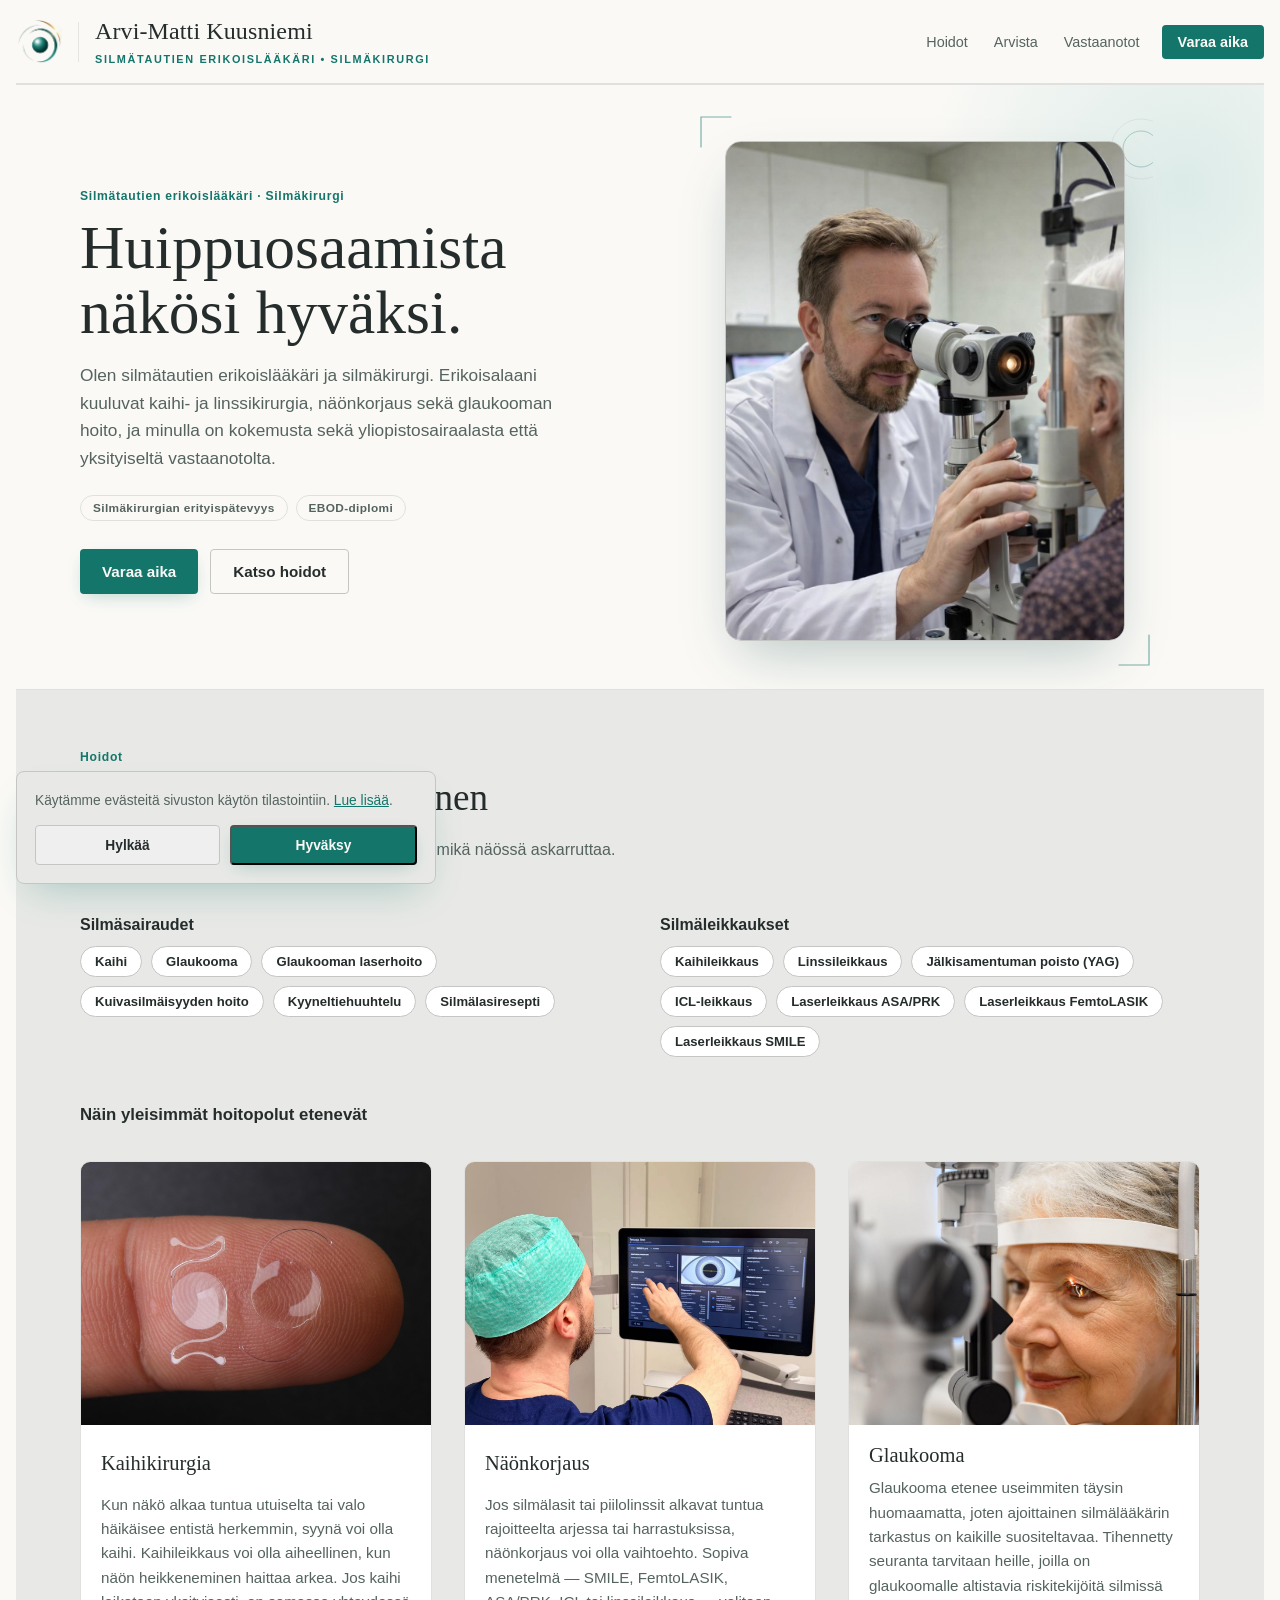
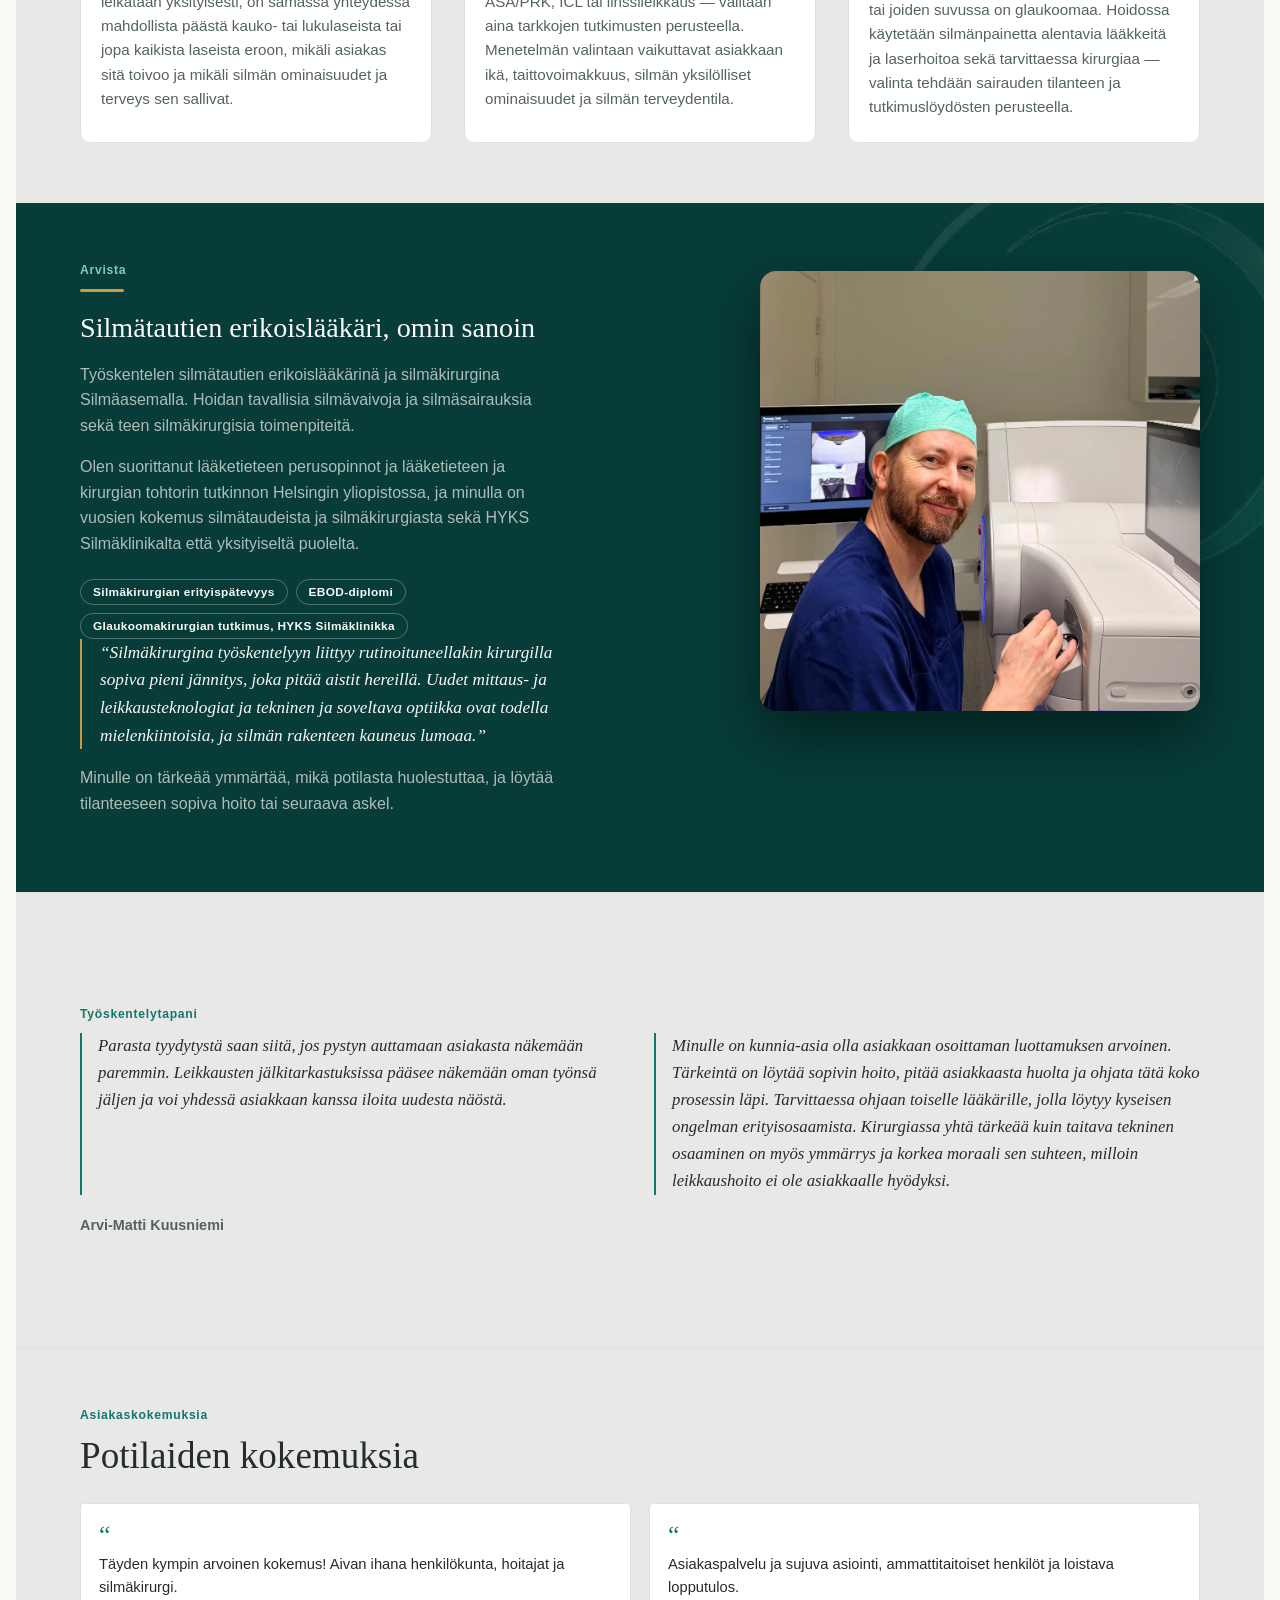
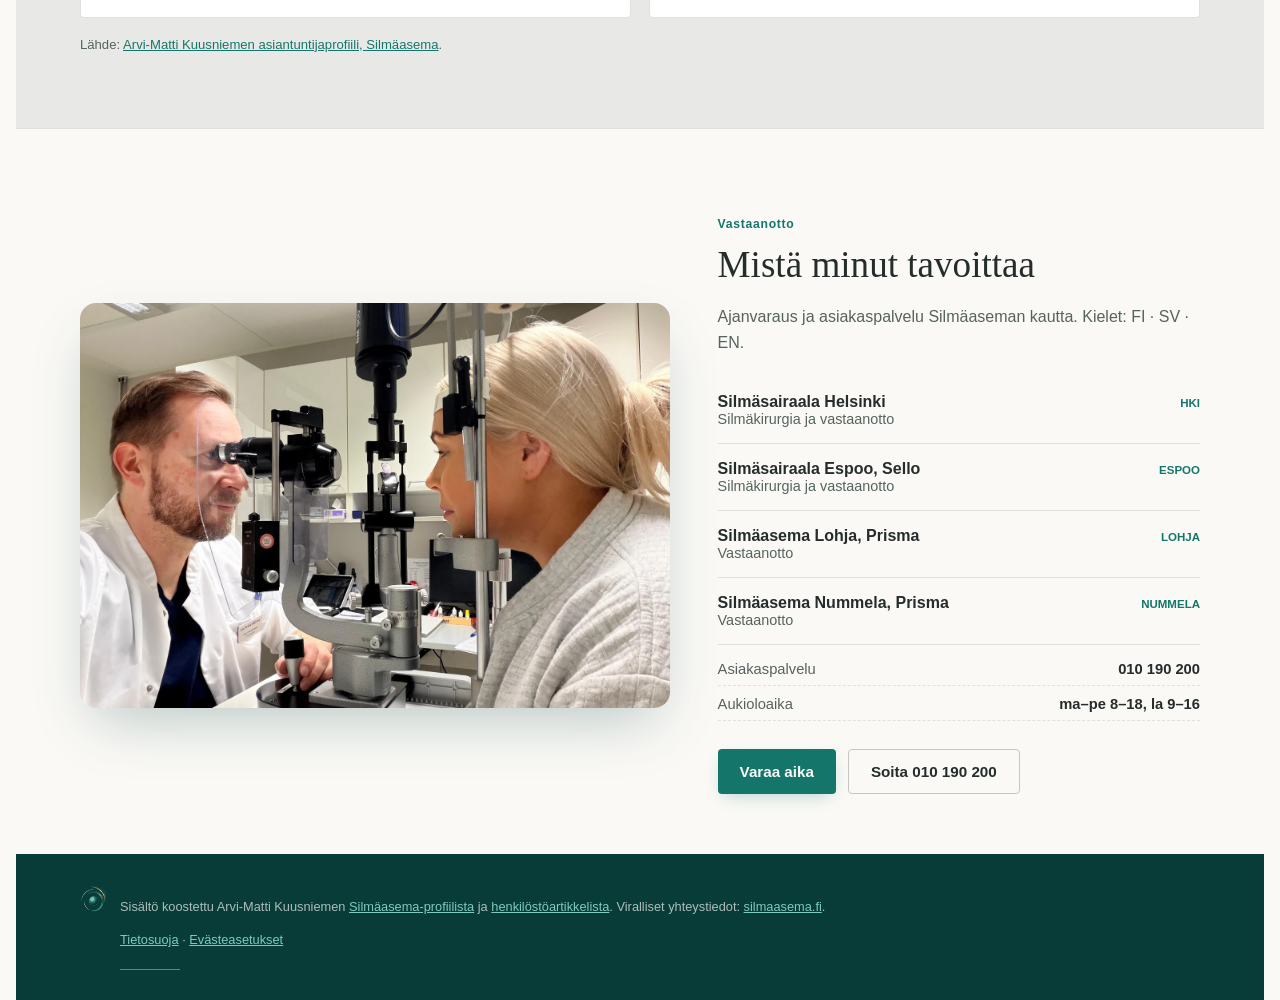
==== commit 83c39f94: "Adopt Arvi's own wording for hero, Hoidot cards and Arvista; drop palveluseteli/lähete mentions - He" ====
--- a/index.html
+++ b/index.html
@@ -99,7 +99,7 @@
     <div class="hero-grid">
       <div>
         <span class="rx">Silmätautien erikoislääkäri · Silmäkirurgi</span>
-        <h1>Näkemistä ei jätetä sattuman varaan.</h1>
+        <h1>Huippuosaamista näkösi hyväksi.</h1>
         <p class="role">Olen silmätautien erikoislääkäri ja silmäkirurgi. Erikoisalaani kuuluvat kaihi- ja linssikirurgia, näönkorjaus sekä glaukooman hoito, ja minulla on kokemusta sekä yliopistosairaalasta että yksityiseltä vastaanotolta.</p>
         <div class="badges">
           <span class="badge">Silmäkirurgian erityispätevyys</span>
@@ -147,7 +147,6 @@
           <h3>Silmäleikkaukset</h3>
           <div class="chip-row">
             <span class="chip">Kaihileikkaus</span>
-            <span class="chip">Kaihileikkaus, palveluseteli</span>
             <span class="chip">Linssileikkaus</span>
             <span class="chip">Jälkisamentuman poisto (YAG)</span>
             <span class="chip">ICL-leikkaus</span>
@@ -162,23 +161,22 @@
       <div class="hoidot-grid">
         <article class="hoidot-card">
           <img class="hoidot-card-img" src="photos/tekomykiot.jpg" width="1200" height="900" loading="lazy" alt="Kaksi taitettavaa tekomykiötä sormenpäällä ennen implantointia">
-          <h3>Kaihi ja linssikirurgia</h3>
-          <p>Kun näkö alkaa tuntua utuiselta tai valo häikäisee entistä herkemmin, syynä voi olla kaihi. Kaihileikkaus — tarvittaessa palvelusetelillä — tai muu linssikirurgia voi olla aiheellinen, kun näön heikkeneminen haittaa arkea riittävästi; tarve arvioidaan aina tutkimuslöydösten perusteella. Jälkisamentumaa voidaan tarvittaessa hoitaa YAG-laserilla.</p>
+          <h3>Kaihikirurgia</h3>
+          <p>Kun näkö alkaa tuntua utuiselta tai valo häikäisee entistä herkemmin, syynä voi olla kaihi. Kaihileikkaus voi olla aiheellinen, kun näön heikkeneminen haittaa arkea. Jos kaihi leikataan yksityisesti, on samassa yhteydessä mahdollista päästä kauko- tai lukulaseista tai jopa kaikista laseista eroon, mikäli asiakas sitä toivoo ja mikäli silmän ominaisuudet ja terveys sen sallivat.</p>
         </article>
 
         <article class="hoidot-card">
           <img class="hoidot-card-img" src="photos/hoitosuunnittelu-smile.jpg" width="1200" height="900" loading="lazy" alt="SMILE-hoitosuunnittelun näyttökuva silmän mittaustiedoilla">
           <h3>Näönkorjaus</h3>
-          <p>Jos silmälasit tai piilolinssit alkavat tuntua rajoitteelta arjessa tai harrastuksissa, näönkorjaus voi olla vaihtoehto. Sopiva menetelmä — SMILE, FemtoLASIK, ASA/PRK tai ICL-linssi — valitaan aina tarkkojen tutkimusten perusteella.</p>
+          <p>Jos silmälasit tai piilolinssit alkavat tuntua rajoitteelta arjessa tai harrastuksissa, näönkorjaus voi olla vaihtoehto. Sopiva menetelmä — SMILE, FemtoLASIK, ASA/PRK, ICL tai linssileikkaus — valitaan aina tarkkojen tutkimusten perusteella. Menetelmän valintaan vaikuttavat asiakkaan ikä, taittovoimakkuus, silmän yksilölliset ominaisuudet ja silmän terveydentila.</p>
         </article>
 
         <article class="hoidot-card">
           <img class="hoidot-card-img" src="photos/silman-tutkimus.jpg" width="1200" height="900" loading="lazy" alt="Potilaan silmän tutkiminen rakolampulla">
           <h3>Glaukooma</h3>
-          <p>Glaukooma etenee usein huomaamatta, joten säännöllinen silmänpaineen seuranta kannattaa erityisesti, jos suvussa on glaukoomaa tai näkökentässä on havaittu muutoksia. Hoidossa käytetään silmänpainetta alentavia lääkkeitä ja laserhoitoa sekä tarvittaessa kirurgiaa — valinta tehdään sairauden tilanteen ja tutkimuslöydösten perusteella.</p>
+          <p>Glaukooma etenee useimmiten täysin huomaamatta, joten ajoittainen silmälääkärin tarkastus on kaikille suositeltavaa. Tihennetty seuranta tarvitaan heille, joilla on glaukoomalle altistavia riskitekijöitä silmissä tai joiden suvussa on glaukoomaa. Hoidossa käytetään silmänpainetta alentavia lääkkeitä ja laserhoitoa sekä tarvittaessa kirurgiaa — valinta tehdään sairauden tilanteen ja tutkimuslöydösten perusteella.</p>
         </article>
       </div>
-      <p class="lede hoidot-note">Vastaanotolle pääsee ajanvarauksella, lähetteellä tai maksusitoumuksella.</p>
     </div>
   </section>
 
@@ -189,8 +187,14 @@
         <span class="rx">Arvista</span>
         <span class="gold-rule" aria-hidden="true"></span>
         <h2>Silmätautien erikoislääkäri, omin sanoin</h2>
-        <p class="lede">Työskentelen silmätautien erikoislääkärinä ja silmäkirurgina Silmäasemalla. Taustani yleislääketieteessä ja yliopistosairaalassa tuo laajan näkökulman potilastilanteisiin, ja osaamistani täydentävät silmäkirurgian erityispätevyys ja EBOD-diplomi. Olen myös tutkinut glaukoomakirurgiaa HYKS Silmäklinikalla.</p>
-        <blockquote>&ldquo;Silmäkirurgina työskentelyyn liittyy sopiva pieni jännitys, joka pitää aistit hereillä. Vastaanottotyö on rutiininomaisempaa, mutta optiikka on tosi mielenkiintoista ja silmän rakenteen kauneus lumoaa aina.&rdquo;</blockquote>
+        <p class="lede">Työskentelen silmätautien erikoislääkärinä ja silmäkirurgina Silmäasemalla. Hoidan tavallisia silmävaivoja ja silmäsairauksia sekä teen silmäkirurgisia toimenpiteitä.</p>
+        <p class="lede">Olen suorittanut lääketieteen perusopinnot ja lääketieteen ja kirurgian tohtorin tutkinnon Helsingin yliopistossa, ja minulla on vuosien kokemus silmätaudeista ja silmäkirurgiasta sekä HYKS Silmäklinikalta että yksityiseltä puolelta.</p>
+        <div class="badges">
+          <span class="badge">Silmäkirurgian erityispätevyys</span>
+          <span class="badge">EBOD-diplomi</span>
+          <span class="badge">Glaukoomakirurgian tutkimus, HYKS Silmäklinikka</span>
+        </div>
+        <blockquote>&ldquo;Silmäkirurgina työskentelyyn liittyy rutinoituneellakin kirurgilla sopiva pieni jännitys, joka pitää aistit hereillä. Uudet mittaus- ja leikkausteknologiat ja tekninen ja soveltava optiikka ovat todella mielenkiintoisia, ja silmän rakenteen kauneus lumoaa.&rdquo;</blockquote>
         <p class="lede">Minulle on tärkeää ymmärtää, mikä potilasta huolestuttaa, ja löytää tilanteeseen sopiva hoito tai seuraava askel.</p>
       </div>
       <div class="arvista-photo">
@@ -199,13 +203,18 @@
     </div>
   </section>
 
-  <section class="philosophy no-border-top">
+  <section class="philosophy" aria-label="Työskentelytapa">
     <div class="wrap-wide">
-      <span class="rx">Työskentelytapa</span>
-      <h2 class="visually-hidden">Työskentelytapa</h2>
-      <blockquote>
-        &ldquo;Parasta tyydytystä saan asiakaskohtaamisista — siitä, että pystyn oikeasti kohtaamaan ihmisen: ymmärtämään, miksi hän on tullut silmälääkäriin, ja auttamaan häntä näkemään paremmin.&rdquo;
-      </blockquote>
+      <span class="rx">Työskentelytapani</span>
+      <h2 class="visually-hidden">Työskentelytapani</h2>
+      <div class="philosophy-grid">
+        <blockquote>
+          <p>Parasta tyydytystä saan siitä, jos pystyn auttamaan asiakasta näkemään paremmin. Leikkausten jälkitarkastuksissa pääsee näkemään oman työnsä jäljen ja voi yhdessä asiakkaan kanssa iloita uudesta näöstä.</p>
+        </blockquote>
+        <blockquote>
+          <p>Minulle on kunnia-asia olla asiakkaan osoittaman luottamuksen arvoinen. Tärkeintä on löytää sopivin hoito, pitää asiakkaasta huolta ja ohjata tätä koko prosessin läpi. Tarvittaessa ohjaan toiselle lääkärille, jolla löytyy kyseisen ongelman erityisosaamista. Kirurgiassa yhtä tärkeää kuin taitava tekninen osaaminen on myös ymmärrys ja korkea moraali sen suhteen, milloin leikkaushoito ei ole asiakkaalle hyödyksi.</p>
+        </blockquote>
+      </div>
       <cite>Arvi-Matti Kuusniemi</cite>
     </div>
   </section>
@@ -234,8 +243,8 @@
         <div class="clinics">
           <div class="clinic"><div><div class="name">Silmäsairaala Helsinki</div><div class="loc">Silmäkirurgia ja vastaanotto</div></div><span class="tag">HKI</span></div>
           <div class="clinic"><div><div class="name">Silmäsairaala Espoo, Sello</div><div class="loc">Silmäkirurgia ja vastaanotto</div></div><span class="tag">ESPOO</span></div>
-          <div class="clinic"><div><div class="name">Silmäasema Lohja, Prisma</div><div class="loc">Satunnainen vastaanotto</div></div><span class="tag">LOHJA</span></div>
-          <div class="clinic"><div><div class="name">Silmäasema Nummela, Prisma</div><div class="loc">Satunnainen vastaanotto</div></div><span class="tag">NUMMELA</span></div>
+          <div class="clinic"><div><div class="name">Silmäasema Lohja, Prisma</div><div class="loc">Vastaanotto</div></div><span class="tag">LOHJA</span></div>
+          <div class="clinic"><div><div class="name">Silmäasema Nummela, Prisma</div><div class="loc">Vastaanotto</div></div><span class="tag">NUMMELA</span></div>
         </div>
         <div class="contact-list">
           <div class="row"><span>Asiakaspalvelu</span><span>010 190 200</span></div>
--- a/styles.css
+++ b/styles.css
@@ -20,9 +20,8 @@
   --gold:#C79B42;
   --shadow-btn: rgba(20,118,107,.32);
   --shadow-photo: rgba(7,60,56,.28);
-  /* dark-section tokens — used only by .arvista-intro, .philosophy and footer, never globally */
+  /* dark-section tokens — used only by .arvista-intro, the mobile hoidot cards and footer, never globally */
   --dark-petrol:#073C38;
-  --dark-graphite:#252D2C;
   --on-dark-ink:#FAF9F6;
   --on-dark-muted:#aebdb9;
   --on-dark-accent:#7fcabf;
@@ -179,6 +178,8 @@
   object-fit:contain; opacity:.14; pointer-events:none; z-index:0;
 }
 @media (max-width:720px){ .arvista-watermark{ width:260px; height:260px; top:-50px; right:-80px; opacity:.16; } }
+.arvista-intro .badges{ position:relative; z-index:1; }
+.arvista-intro .badge{ border-color:rgba(250,249,246,.3); color:var(--on-dark-ink); }
 
 /* ---------- hoidot section background ---------- */
 #hoidot{ background:var(--surface-tint); }
@@ -247,11 +248,14 @@
 .clinic .loc{ color:var(--muted); font-size:.9rem; }
 .clinic .tag{ font-family:"Manrope", sans-serif; font-weight:700; font-size:.72rem; color:var(--accent); }
 
-/* ---------- philosophy (dark graphite, deliberately a different dark from Arvista's petrol) ---------- */
-.philosophy{ background:var(--dark-graphite); color:var(--on-dark-ink); border-top:none; border-bottom:none; }
+/* ---------- philosophy (light — follows the dark Arvista section, so two quote cards instead of another dark wall) ---------- */
+.philosophy{ background:var(--surface-tint); color:var(--ink); }
 .philosophy .wrap-wide{ padding-block:54px; }
-.philosophy blockquote{ font-size:clamp(1.2rem,2.4vw,1.6rem); border-left:none; padding-left:0; margin-top:20px; max-width:64ch; color:var(--on-dark-ink); }
-.philosophy cite{ display:block; margin-top:18px; font-style:normal; color:var(--on-dark-muted); font-size:.9rem; font-weight:600; }
+.philosophy-grid{ display:grid; grid-template-columns:repeat(2,minmax(0,1fr)); gap:28px; margin-top:8px; }
+@media (max-width:720px){ .philosophy-grid{ grid-template-columns:1fr; } }
+.philosophy blockquote{ font-size:1.05rem; border-left:2px solid var(--accent); padding-left:16px; margin:0; max-width:none; color:var(--ink); }
+.philosophy blockquote p{ margin:0; }
+.philosophy cite{ display:block; margin-top:22px; font-style:normal; color:var(--muted); font-size:.9rem; font-weight:600; }
 
 /* ---------- feedback / testimonials ---------- */
 .testimonials{ background:var(--surface-tint); }
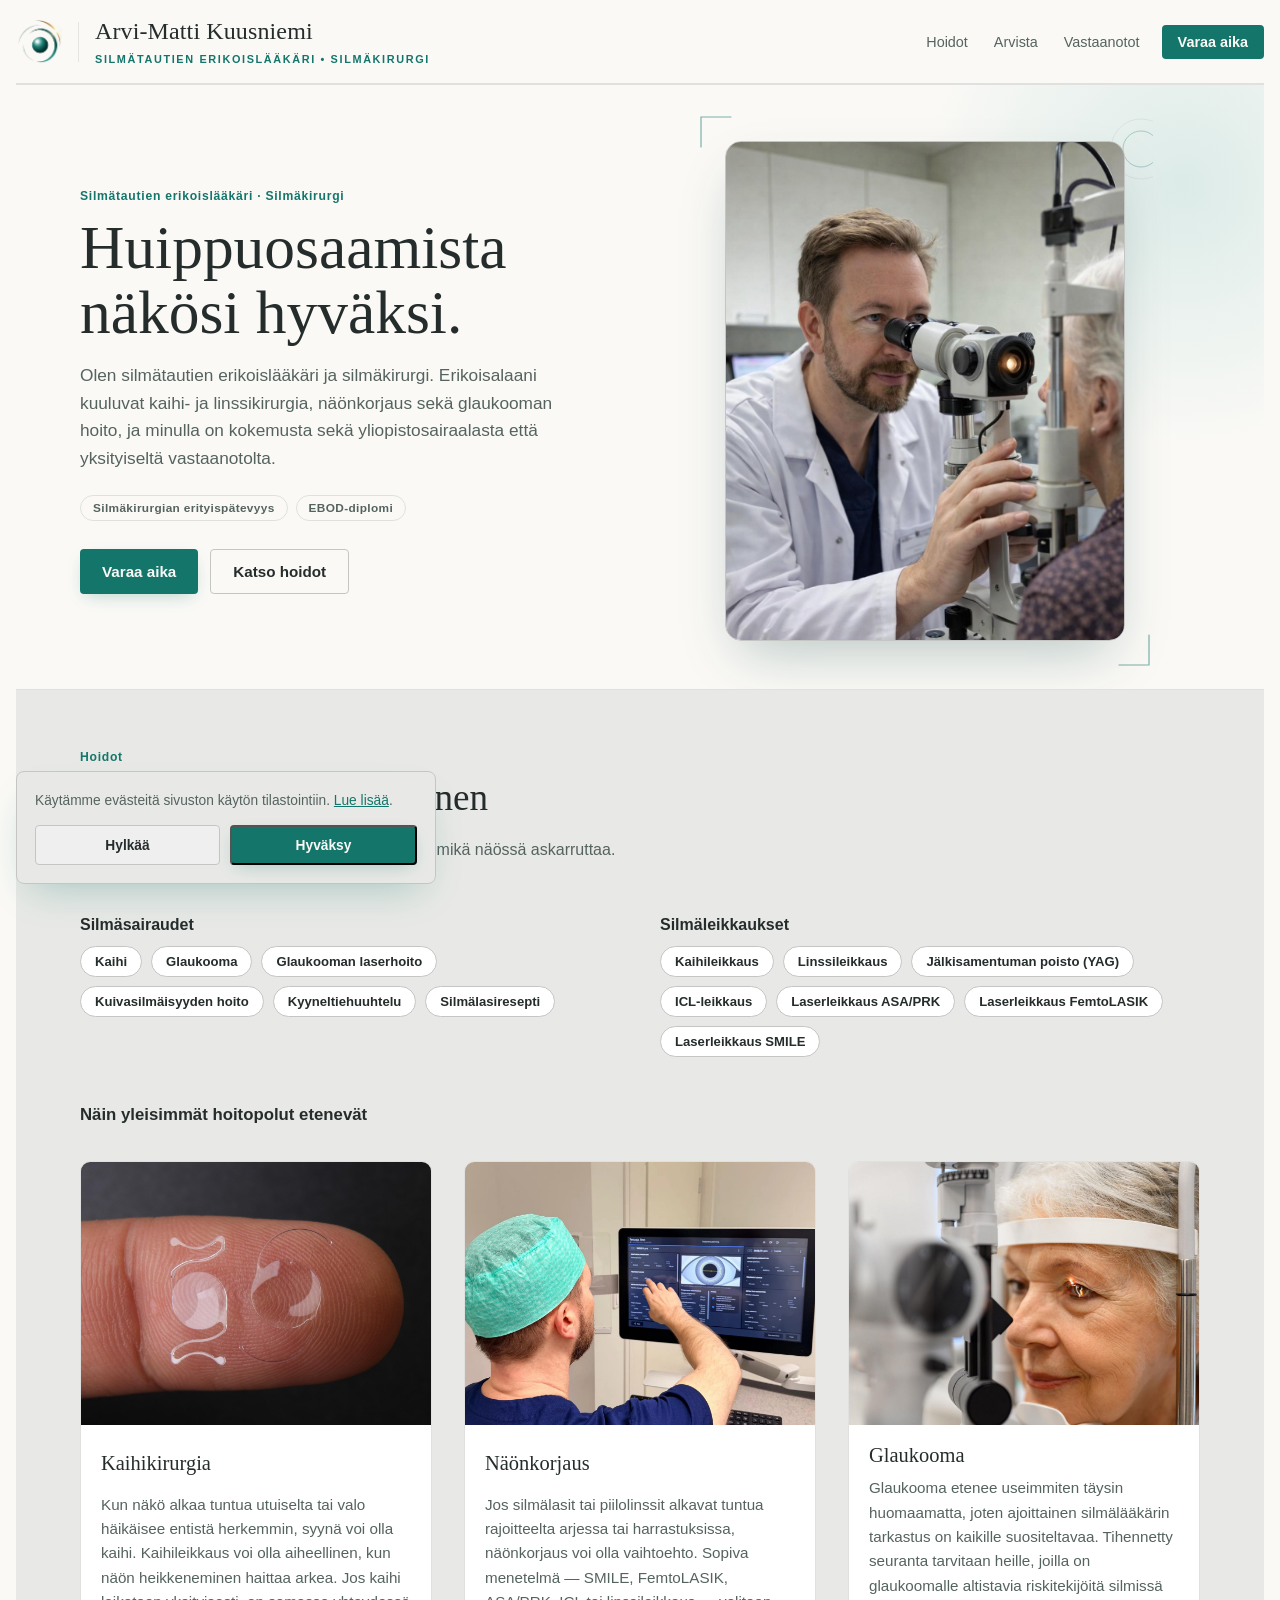
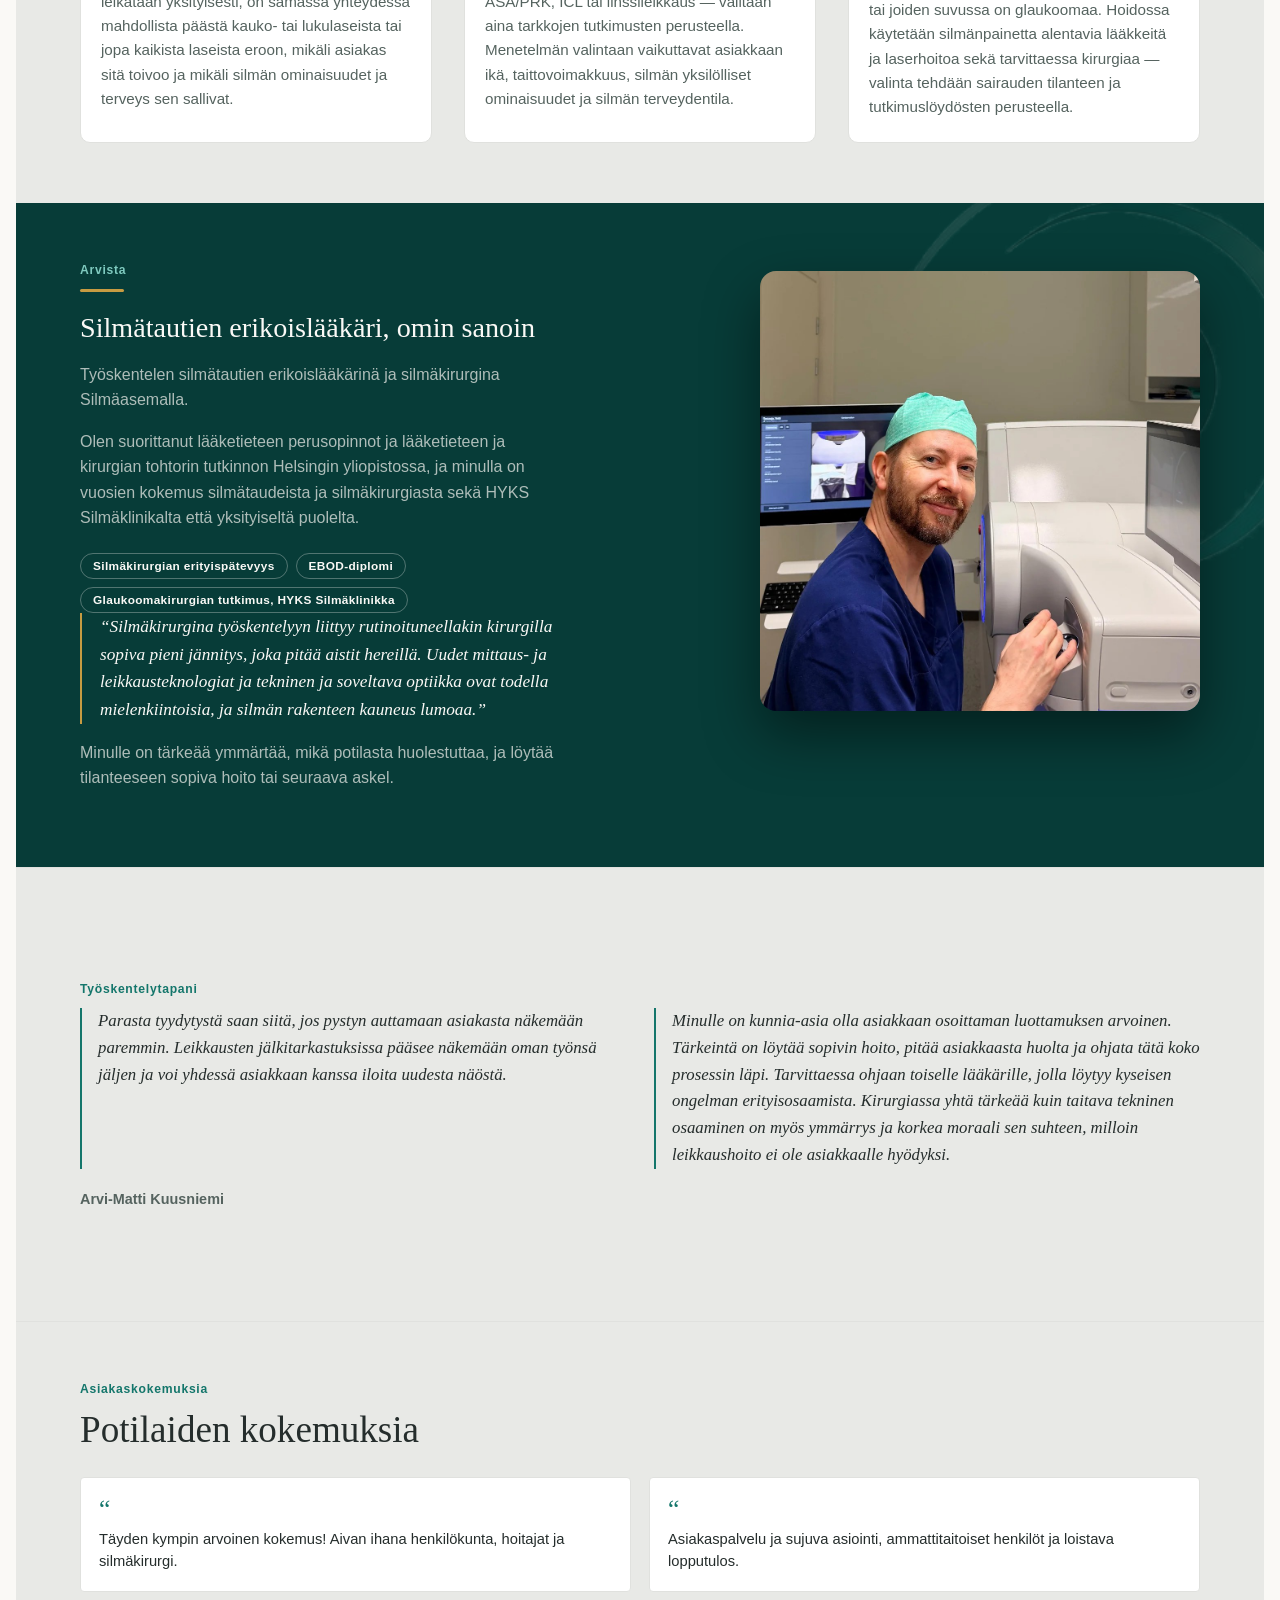
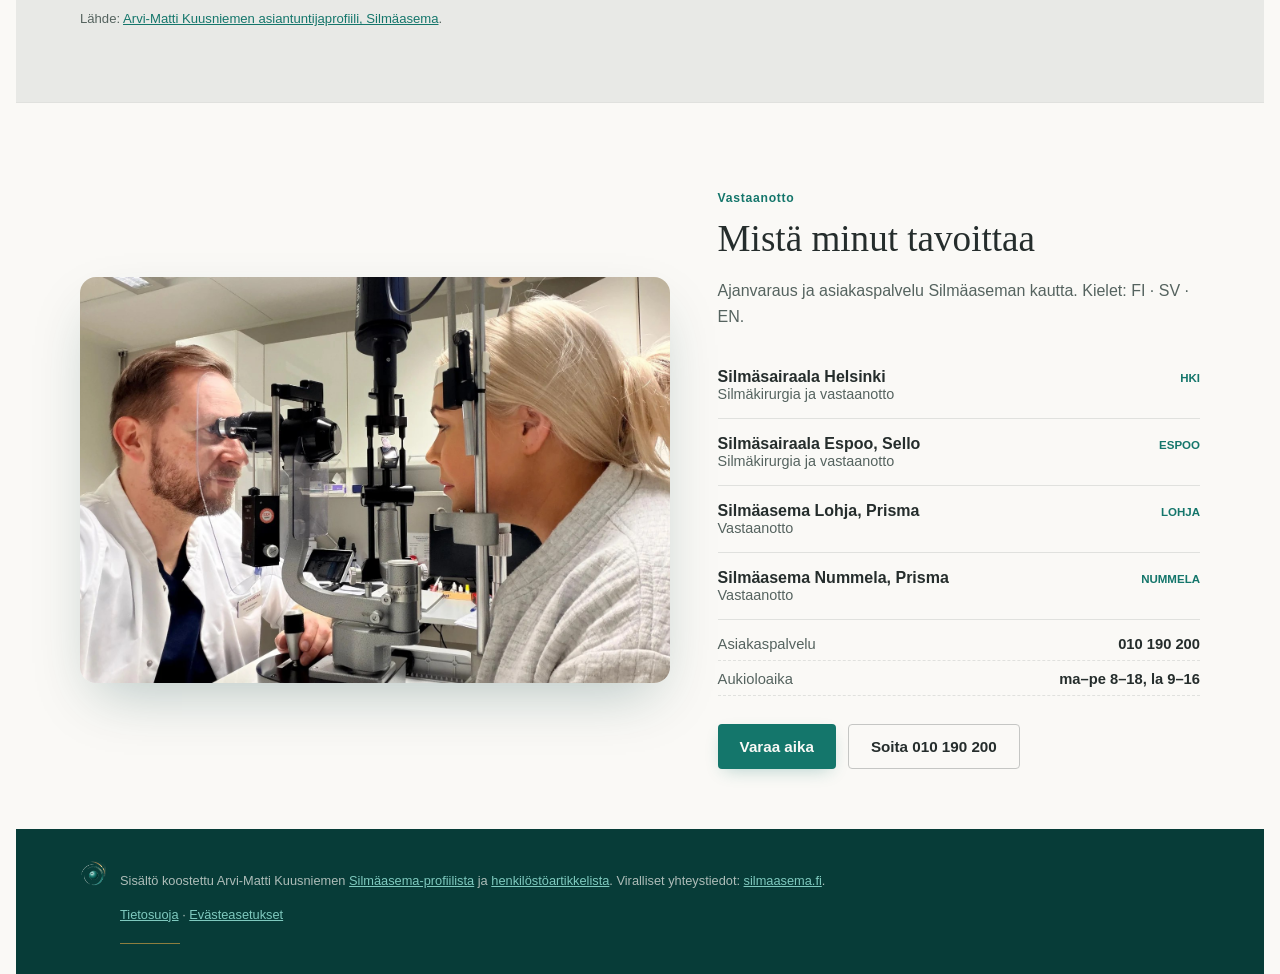
==== commit 2ad21e11: "Remove the "hoidan tavallisia silmävaivoja" sentence from Arvista Co-Authored-By: Claude Sonnet 5 <n" ====
--- a/index.html
+++ b/index.html
@@ -187,7 +187,7 @@
         <span class="rx">Arvista</span>
         <span class="gold-rule" aria-hidden="true"></span>
         <h2>Silmätautien erikoislääkäri, omin sanoin</h2>
-        <p class="lede">Työskentelen silmätautien erikoislääkärinä ja silmäkirurgina Silmäasemalla. Hoidan tavallisia silmävaivoja ja silmäsairauksia sekä teen silmäkirurgisia toimenpiteitä.</p>
+        <p class="lede">Työskentelen silmätautien erikoislääkärinä ja silmäkirurgina Silmäasemalla.</p>
         <p class="lede">Olen suorittanut lääketieteen perusopinnot ja lääketieteen ja kirurgian tohtorin tutkinnon Helsingin yliopistossa, ja minulla on vuosien kokemus silmätaudeista ja silmäkirurgiasta sekä HYKS Silmäklinikalta että yksityiseltä puolelta.</p>
         <div class="badges">
           <span class="badge">Silmäkirurgian erityispätevyys</span>
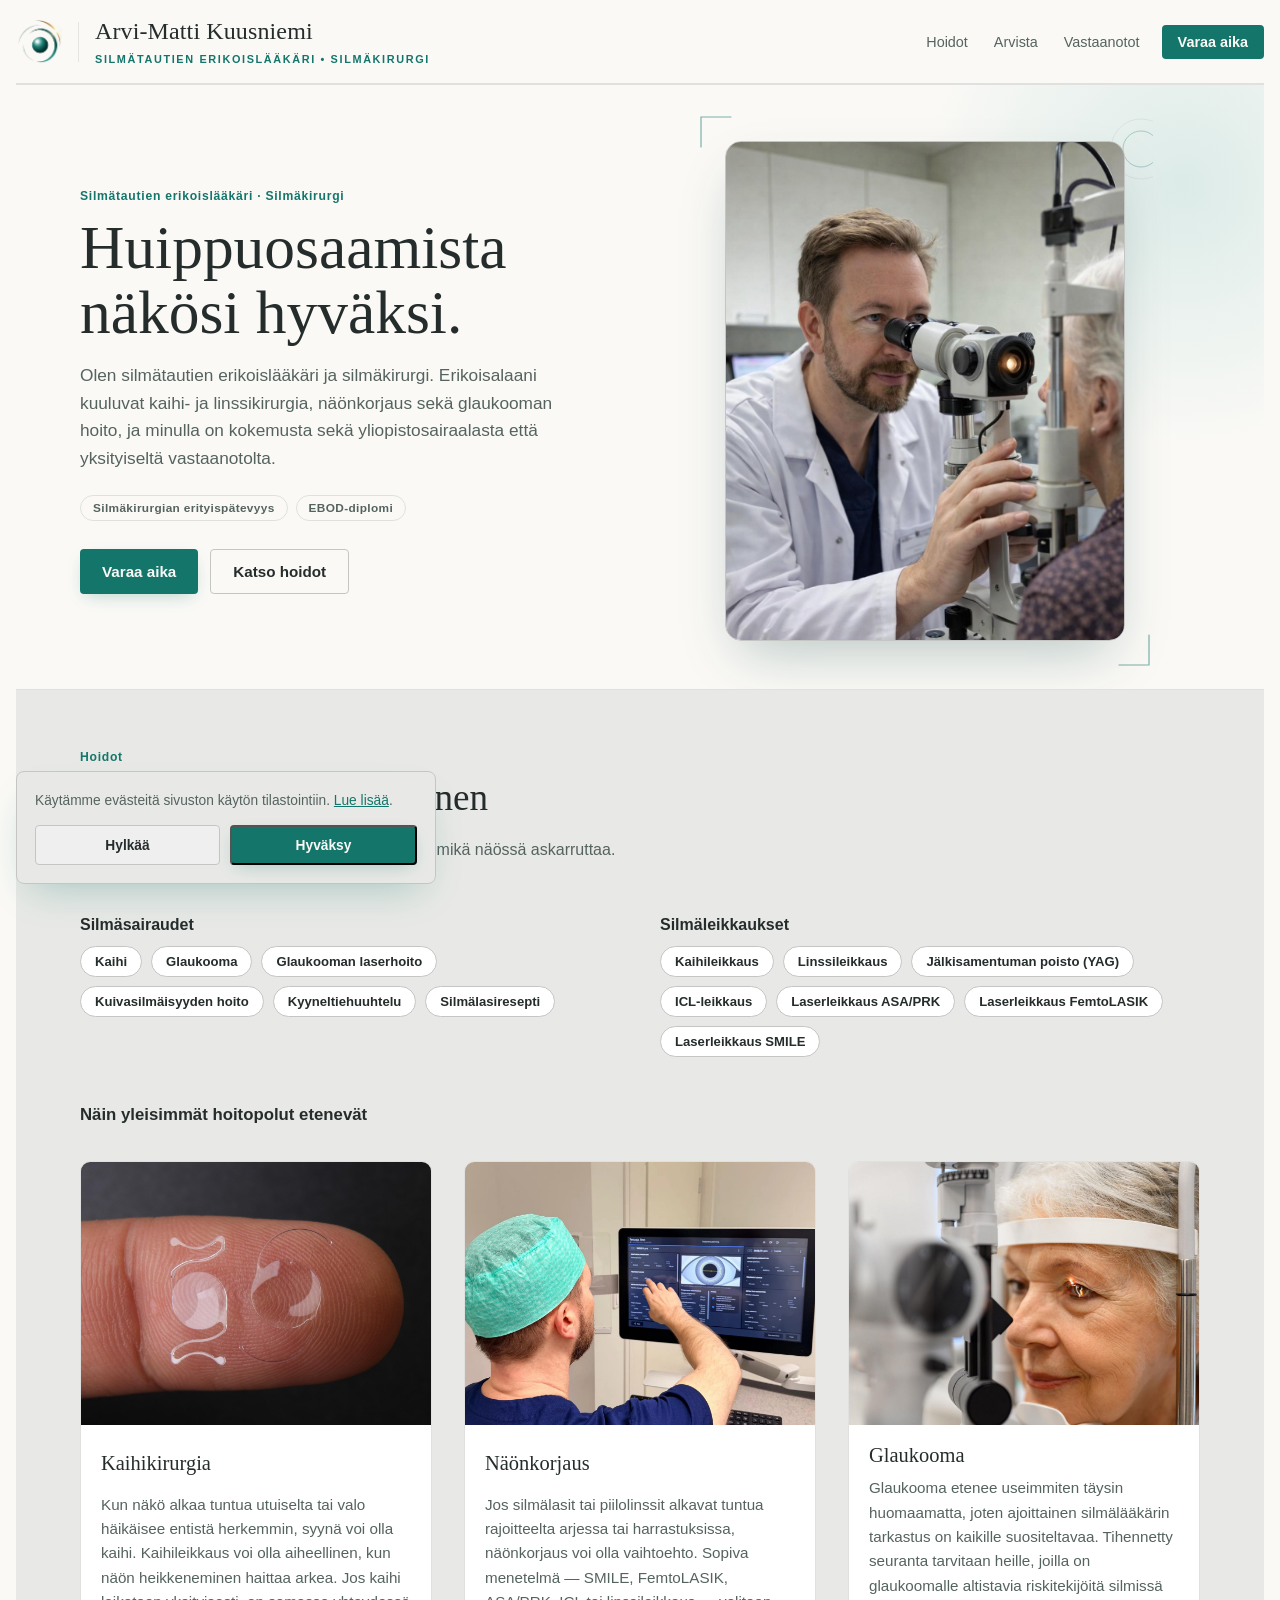
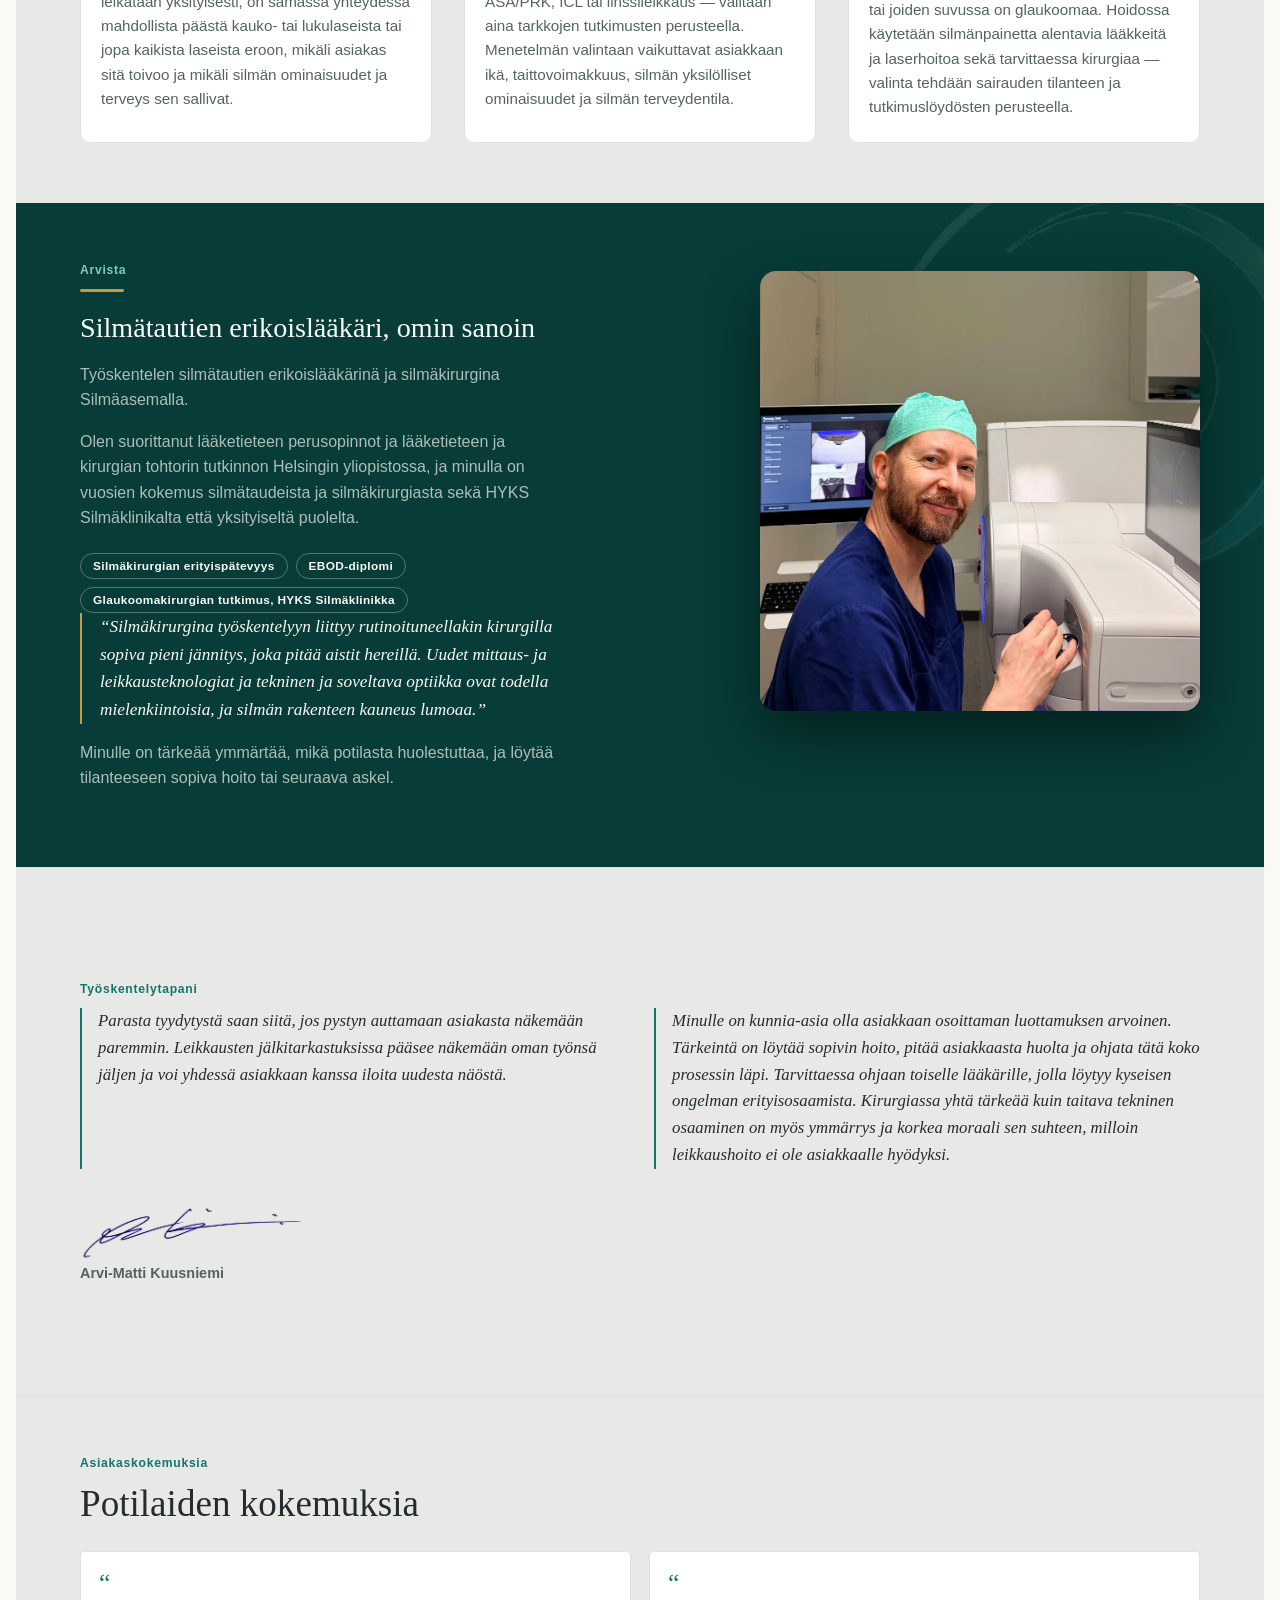
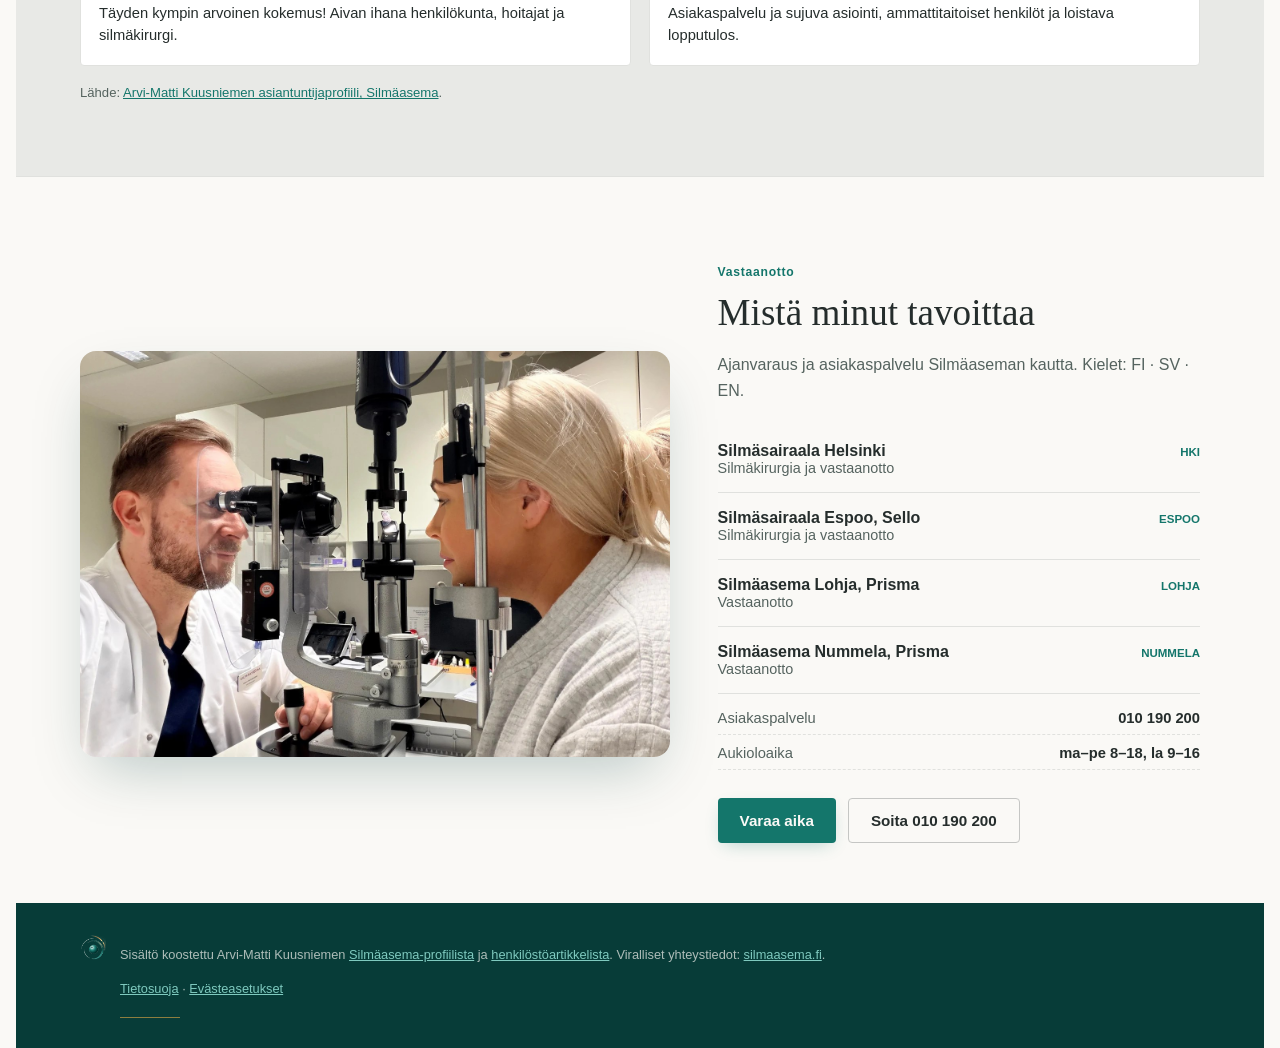
==== commit 7d64f355: "Lisää Arvi-Matin allekirjoitus Työskentelytapani-osioon Co-Authored-By: Claude Sonnet 5 <noreply@ant" ====
--- a/index.html
+++ b/index.html
@@ -215,7 +215,10 @@
           <p>Minulle on kunnia-asia olla asiakkaan osoittaman luottamuksen arvoinen. Tärkeintä on löytää sopivin hoito, pitää asiakkaasta huolta ja ohjata tätä koko prosessin läpi. Tarvittaessa ohjaan toiselle lääkärille, jolla löytyy kyseisen ongelman erityisosaamista. Kirurgiassa yhtä tärkeää kuin taitava tekninen osaaminen on myös ymmärrys ja korkea moraali sen suhteen, milloin leikkaushoito ei ole asiakkaalle hyödyksi.</p>
         </blockquote>
       </div>
-      <cite>Arvi-Matti Kuusniemi</cite>
+      <div class="signature">
+        <img class="signature-img" src="photos/allekirjoitus.png" width="480" height="153" loading="lazy" alt="Arvi-Matti Kuusniemen allekirjoitus">
+        <cite>Arvi-Matti Kuusniemi</cite>
+      </div>
     </div>
   </section>
 
--- a/styles.css
+++ b/styles.css
@@ -255,7 +255,10 @@
 @media (max-width:720px){ .philosophy-grid{ grid-template-columns:1fr; } }
 .philosophy blockquote{ font-size:1.05rem; border-left:2px solid var(--accent); padding-left:16px; margin:0; max-width:none; color:var(--ink); }
 .philosophy blockquote p{ margin:0; }
-.philosophy cite{ display:block; margin-top:22px; font-style:normal; color:var(--muted); font-size:.9rem; font-weight:600; }
+.philosophy .signature{ margin-top:22px; }
+.philosophy .signature-img{ display:block; height:46px; width:auto; margin-bottom:2px; }
+@media (min-width:721px){ .philosophy .signature-img{ height:72px; } }
+.philosophy cite{ display:block; font-style:normal; color:var(--muted); font-size:.9rem; font-weight:600; }
 
 /* ---------- feedback / testimonials ---------- */
 .testimonials{ background:var(--surface-tint); }
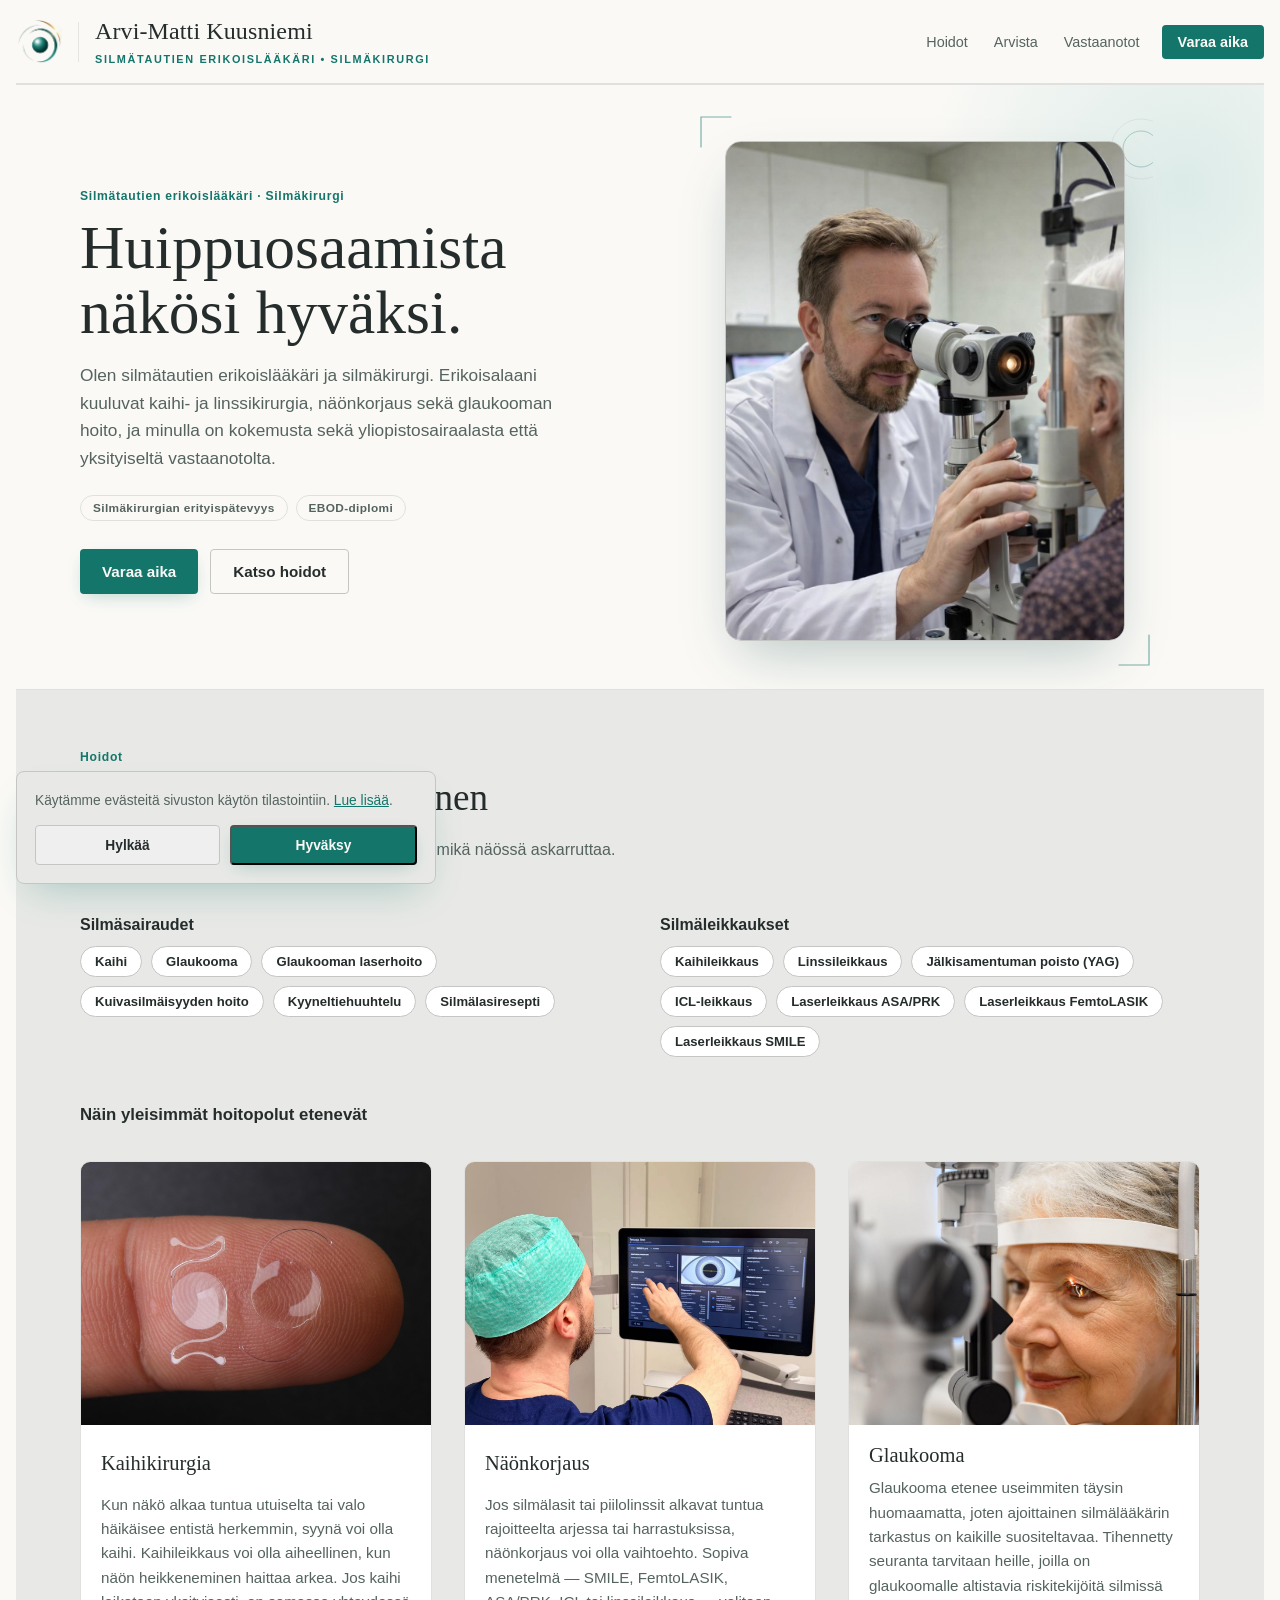
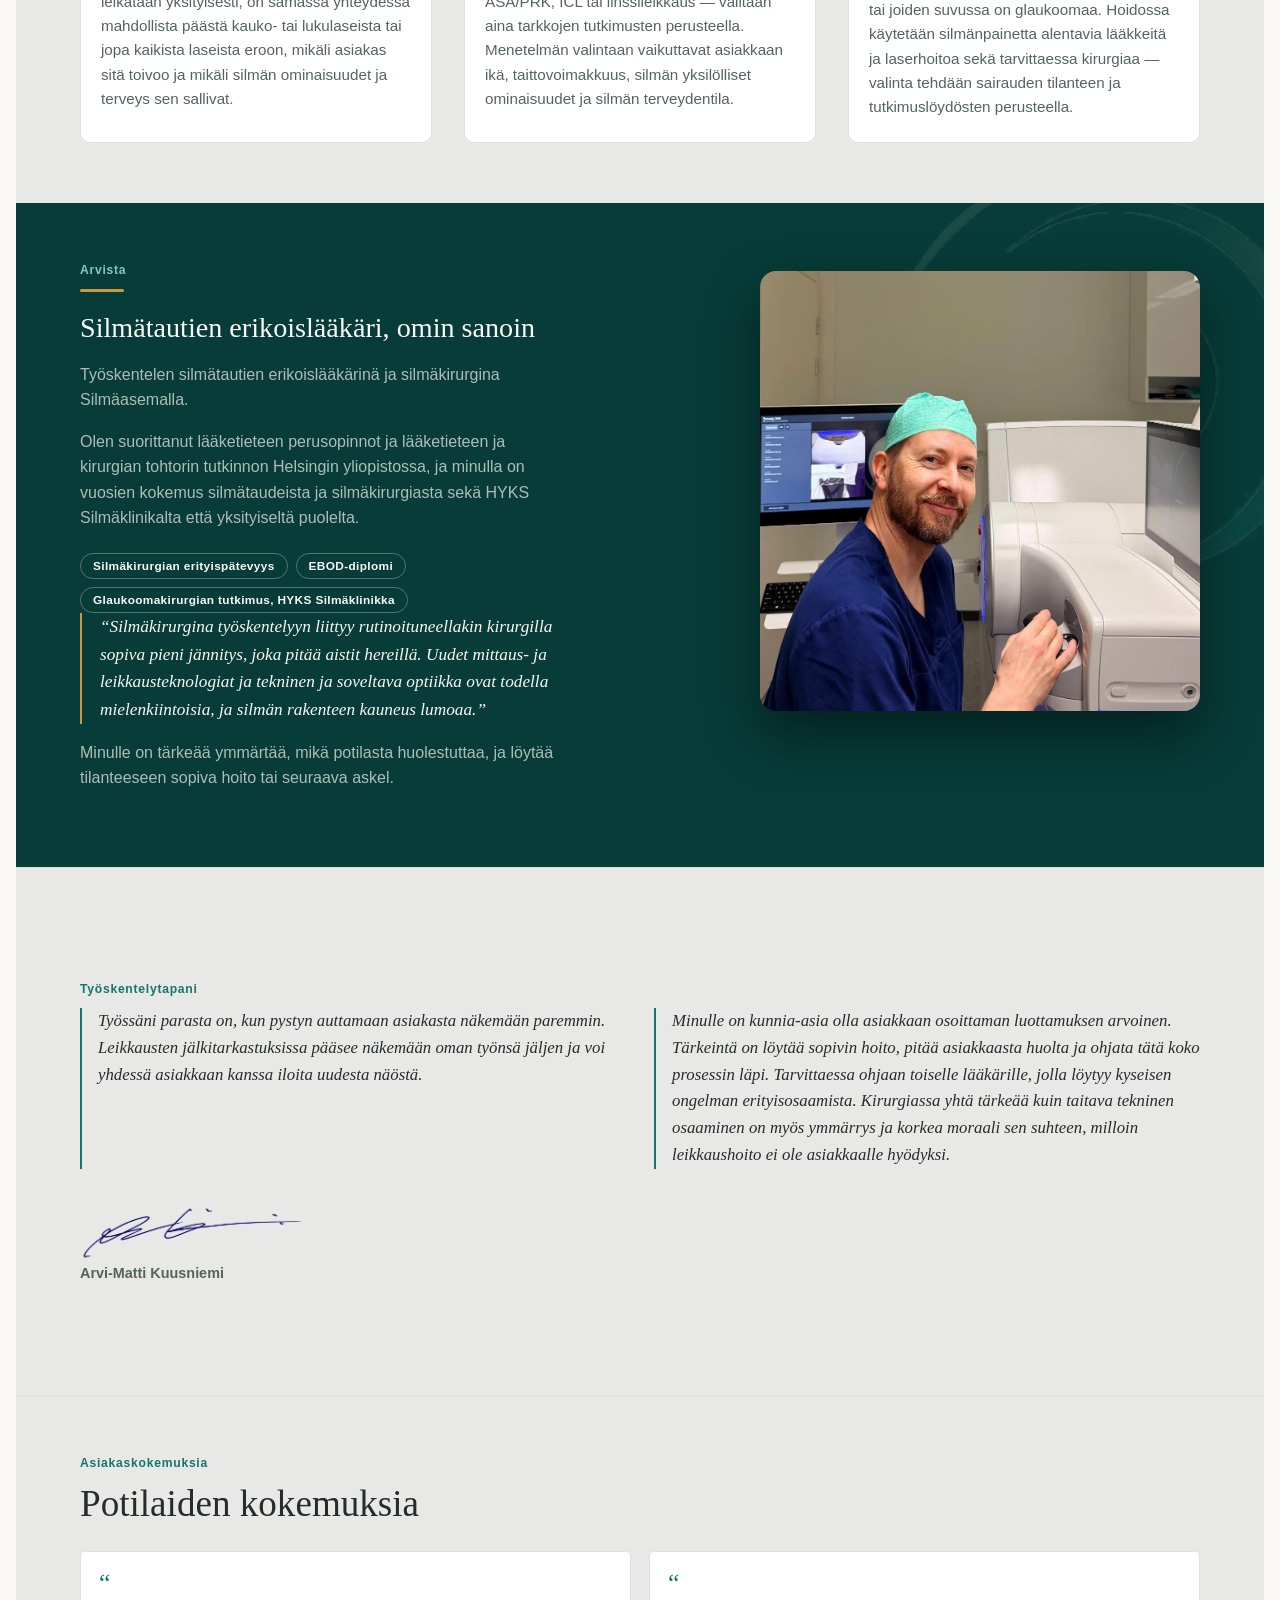
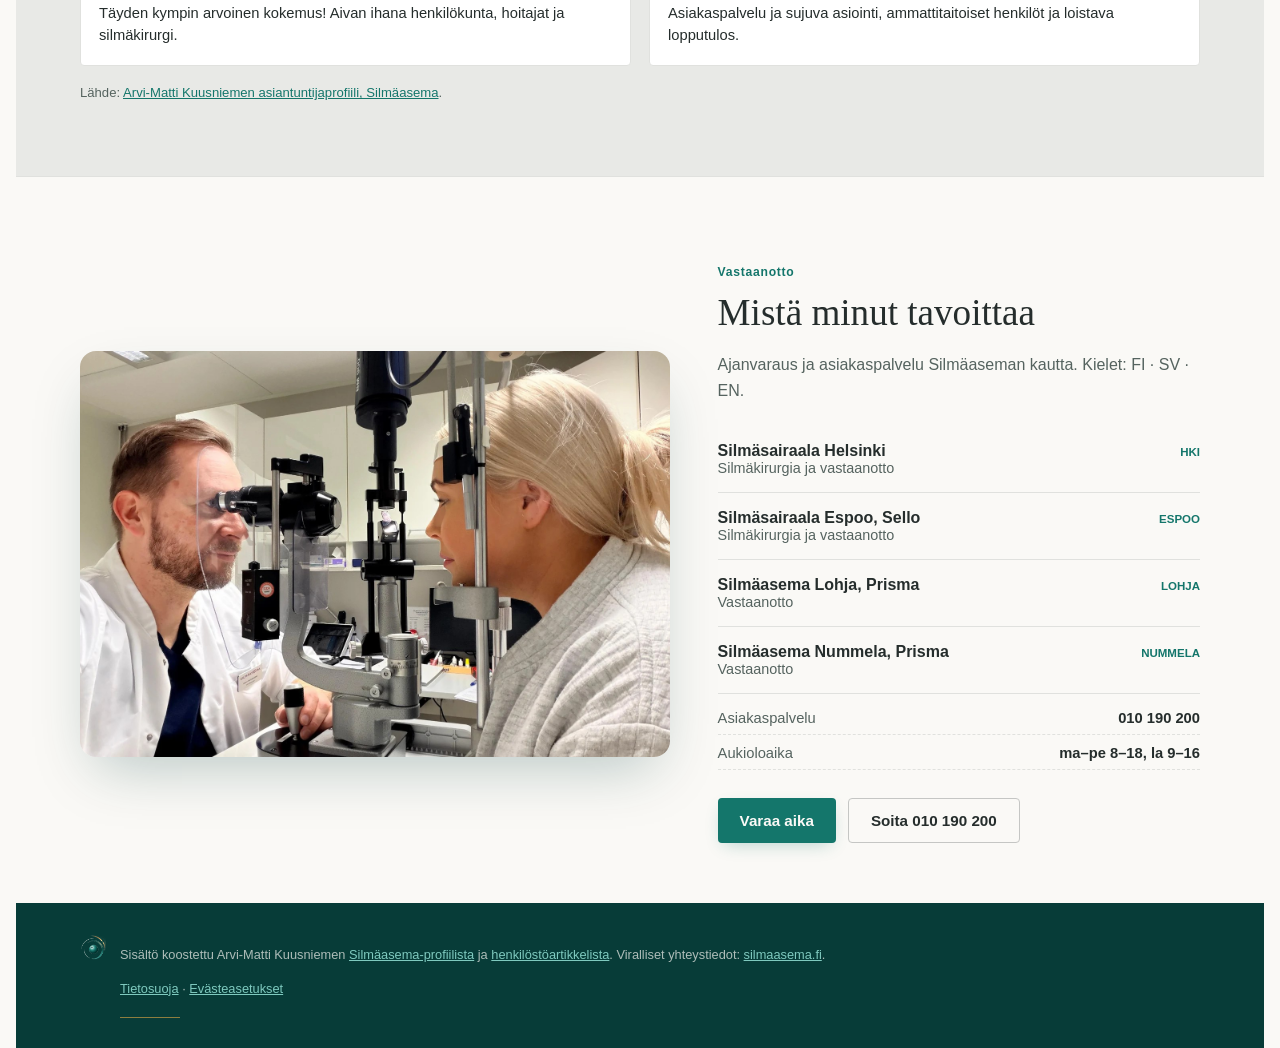
==== commit 1f090228: "Muokkaa Työskentelytapani-sitaatin aloitusvirkettä Co-Authored-By: Claude Sonnet 5 <noreply@anthropi" ====
--- a/index.html
+++ b/index.html
@@ -209,7 +209,7 @@
       <h2 class="visually-hidden">Työskentelytapani</h2>
       <div class="philosophy-grid">
         <blockquote>
-          <p>Parasta tyydytystä saan siitä, jos pystyn auttamaan asiakasta näkemään paremmin. Leikkausten jälkitarkastuksissa pääsee näkemään oman työnsä jäljen ja voi yhdessä asiakkaan kanssa iloita uudesta näöstä.</p>
+          <p>Työssäni parasta on, kun pystyn auttamaan asiakasta näkemään paremmin. Leikkausten jälkitarkastuksissa pääsee näkemään oman työnsä jäljen ja voi yhdessä asiakkaan kanssa iloita uudesta näöstä.</p>
         </blockquote>
         <blockquote>
           <p>Minulle on kunnia-asia olla asiakkaan osoittaman luottamuksen arvoinen. Tärkeintä on löytää sopivin hoito, pitää asiakkaasta huolta ja ohjata tätä koko prosessin läpi. Tarvittaessa ohjaan toiselle lääkärille, jolla löytyy kyseisen ongelman erityisosaamista. Kirurgiassa yhtä tärkeää kuin taitava tekninen osaaminen on myös ymmärrys ja korkea moraali sen suhteen, milloin leikkaushoito ei ole asiakkaalle hyödyksi.</p>
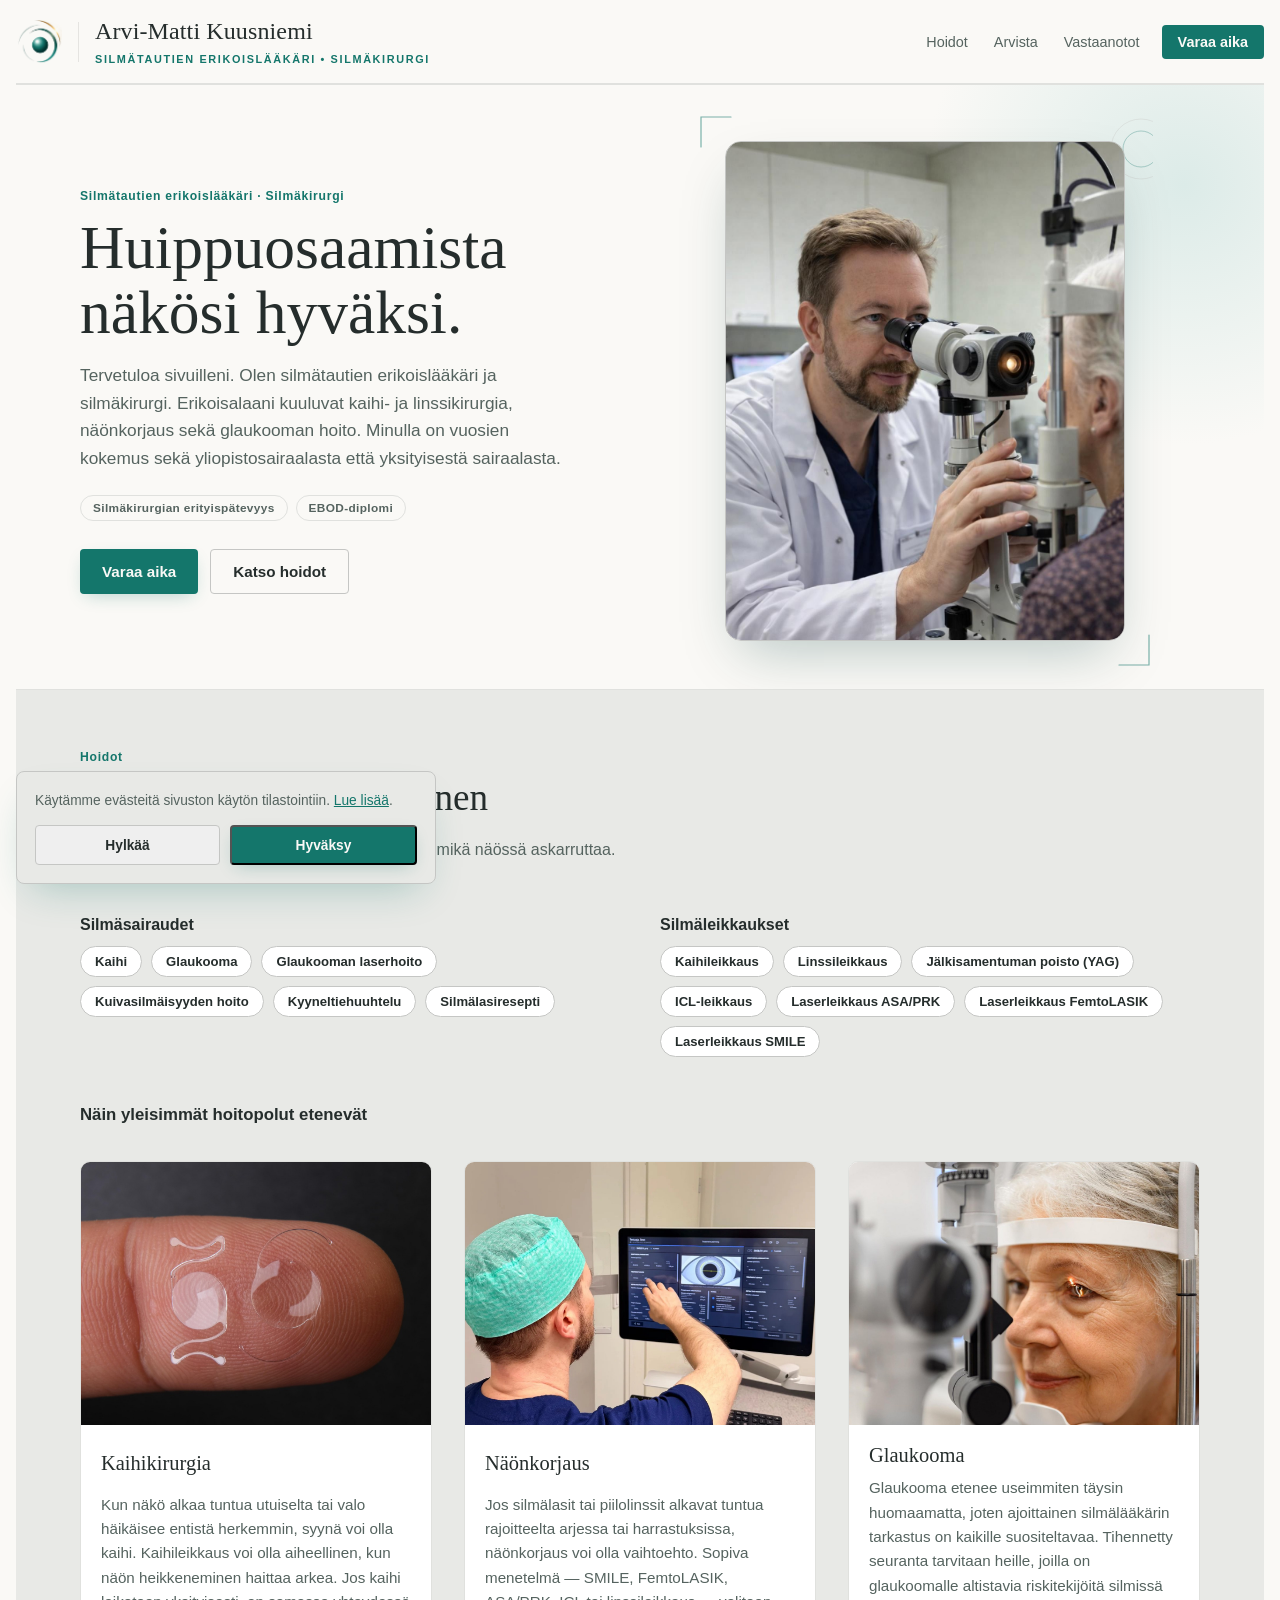
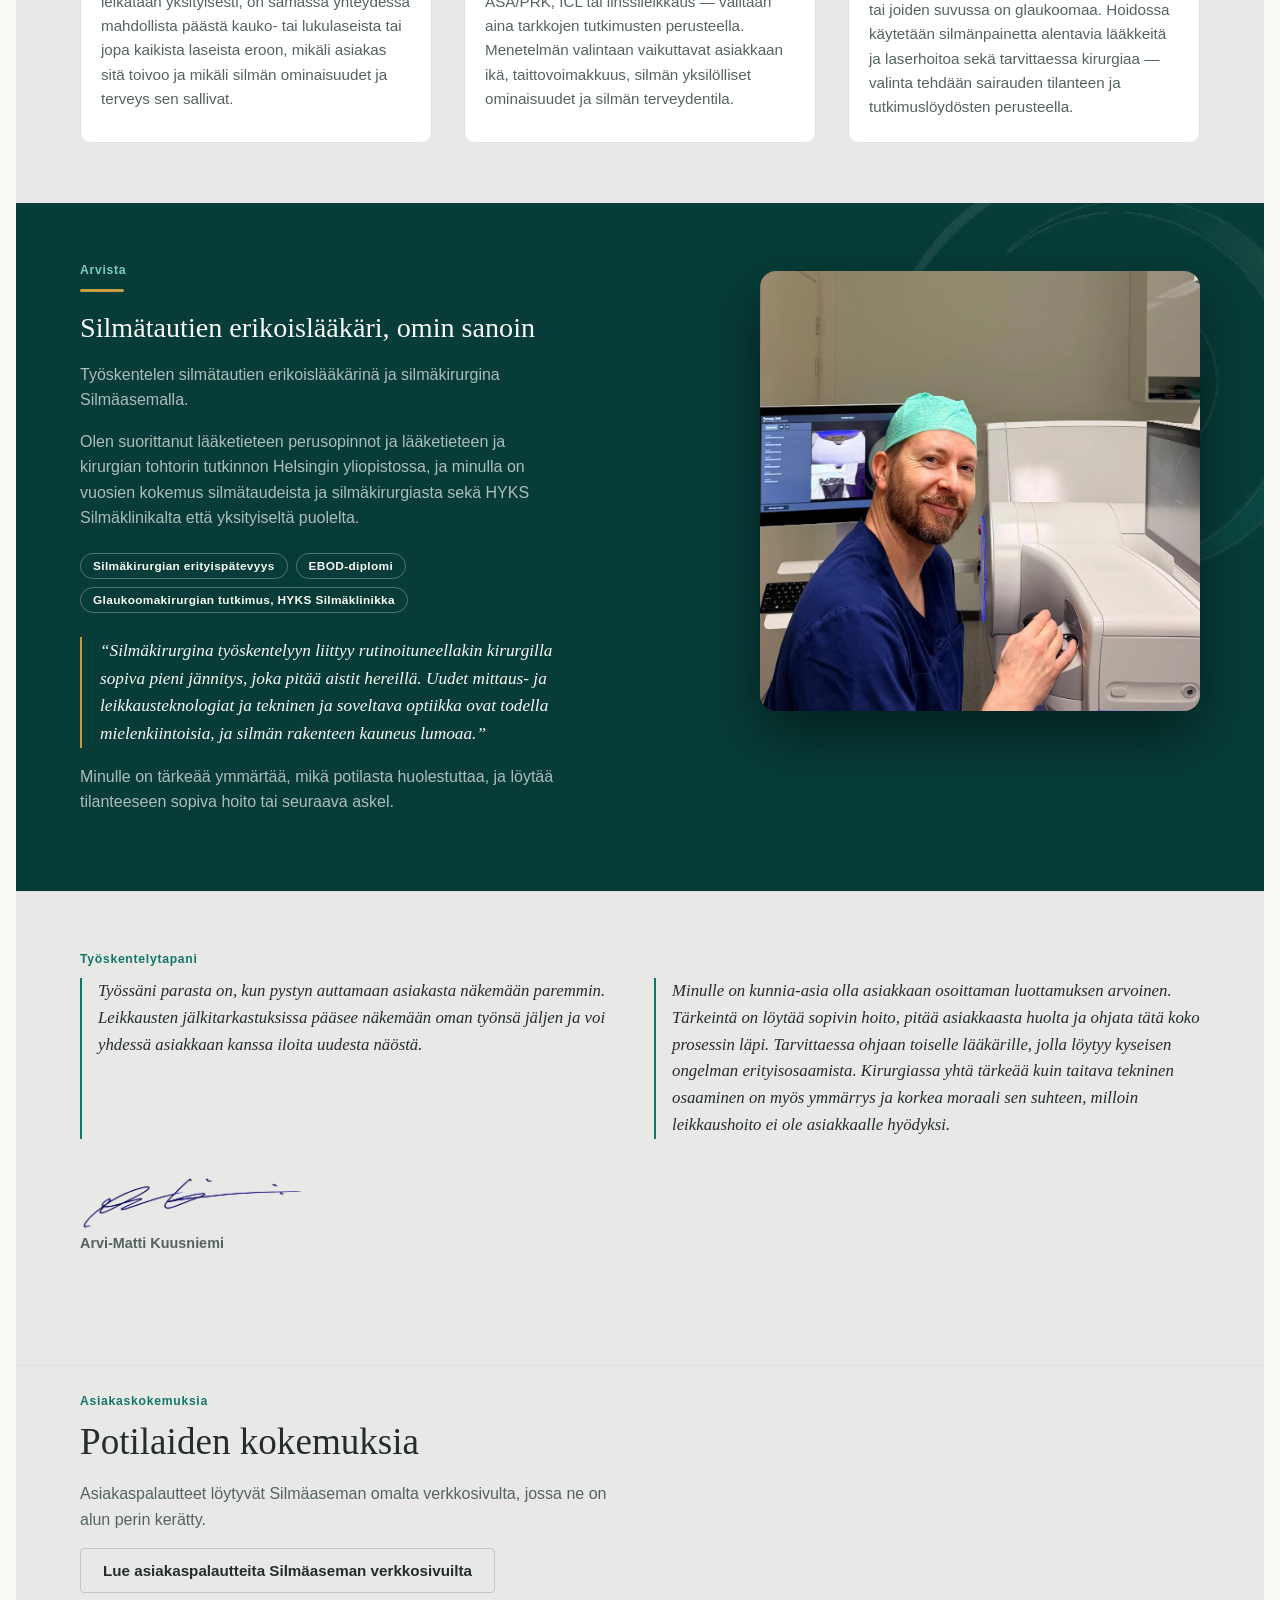
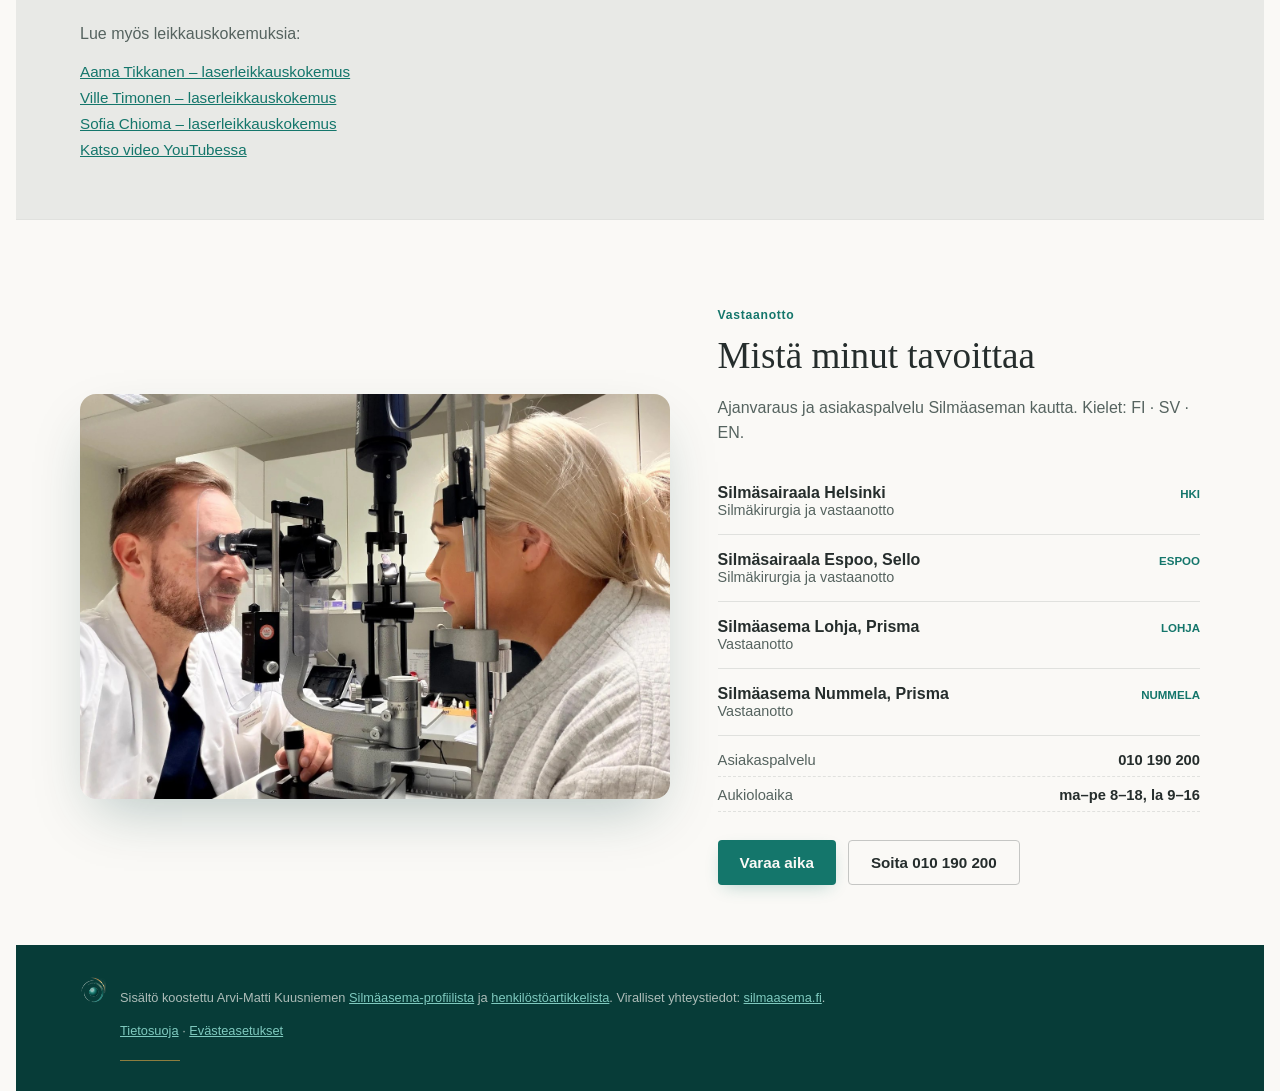
==== commit d63b75cd: "Noudata Silmäaseman ohjeistusta, päivitä tekstejä ja väliotsikoiden tiloja, lisää paikallishaku-skee" ====
--- a/index.html
+++ b/index.html
@@ -37,6 +37,7 @@
 {
   "@context": "https://schema.org",
   "@type": "Physician",
+  "@id": "https://arvimattikuusniemi.fi/#arvi",
   "name": "Arvi-Matti Kuusniemi",
   "url": "https://arvimattikuusniemi.fi/",
   "image": "https://arvimattikuusniemi.fi/photos/arvi-vastaanotolla.jpg",
@@ -66,6 +67,72 @@
   "name": "Arvi-Matti Kuusniemi",
   "url": "https://arvimattikuusniemi.fi/",
   "inLanguage": "fi"
+}
+</script>
+<script type="application/ld+json">
+{
+  "@context": "https://schema.org",
+  "@type": "MedicalClinic",
+  "name": "Silmäsairaala Helsinki",
+  "address": {
+    "@type": "PostalAddress",
+    "streetAddress": "Keskuskatu 6 E, 3. krs",
+    "addressLocality": "Helsinki",
+    "addressCountry": "FI"
+  },
+  "telephone": "+358 10 190 200",
+  "medicalSpecialty": "Ophthalmologic",
+  "employee": { "@id": "https://arvimattikuusniemi.fi/#arvi" }
+}
+</script>
+<script type="application/ld+json">
+{
+  "@context": "https://schema.org",
+  "@type": "MedicalClinic",
+  "name": "Silmäsairaala Espoo, Sello",
+  "address": {
+    "@type": "PostalAddress",
+    "streetAddress": "Leppävaarankatu 5 B, Viaporintori, 3. krs",
+    "addressLocality": "Espoo",
+    "addressCountry": "FI"
+  },
+  "telephone": "+358 10 190 200",
+  "medicalSpecialty": "Ophthalmologic",
+  "employee": { "@id": "https://arvimattikuusniemi.fi/#arvi" }
+}
+</script>
+<script type="application/ld+json">
+{
+  "@context": "https://schema.org",
+  "@type": "MedicalClinic",
+  "name": "Silmäasema Lohja, Prisma",
+  "address": {
+    "@type": "PostalAddress",
+    "streetAddress": "Laurinkatu 37–41",
+    "postalCode": "08100",
+    "addressLocality": "Lohja",
+    "addressCountry": "FI"
+  },
+  "telephone": "+358 10 190 200",
+  "medicalSpecialty": "Ophthalmologic",
+  "employee": { "@id": "https://arvimattikuusniemi.fi/#arvi" }
+}
+</script>
+<script type="application/ld+json">
+{
+  "@context": "https://schema.org",
+  "@type": "MedicalClinic",
+  "name": "Silmäasema Nummela, Prisma",
+  "address": {
+    "@type": "PostalAddress",
+    "streetAddress": "Naaranpajuntie 3",
+    "postalCode": "03100",
+    "addressLocality": "Nummela",
+    "addressCountry": "FI"
+  },
+  "telephone": "+358 10 190 200",
+  "medicalSpecialty": "Ophthalmologic",
+  "employee": { "@id": "https://arvimattikuusniemi.fi/#arvi" }
 }
 </script>
 
@@ -100,7 +167,7 @@
       <div>
         <span class="rx">Silmätautien erikoislääkäri · Silmäkirurgi</span>
         <h1>Huippuosaamista näkösi hyväksi.</h1>
-        <p class="role">Olen silmätautien erikoislääkäri ja silmäkirurgi. Erikoisalaani kuuluvat kaihi- ja linssikirurgia, näönkorjaus sekä glaukooman hoito, ja minulla on kokemusta sekä yliopistosairaalasta että yksityiseltä vastaanotolta.</p>
+        <p class="role">Tervetuloa sivuilleni. Olen silmätautien erikoislääkäri ja silmäkirurgi. Erikoisalaani kuuluvat kaihi- ja linssikirurgia, näönkorjaus sekä glaukooman hoito. Minulla on vuosien kokemus sekä yliopistosairaalasta että yksityisestä sairaalasta.</p>
         <div class="badges">
           <span class="badge">Silmäkirurgian erityispätevyys</span>
           <span class="badge">EBOD-diplomi</span>
@@ -129,7 +196,7 @@
     <div class="wrap-wide">
       <span class="rx">Hoidot</span>
       <h2>Hoidot ja erikoisosaaminen</h2>
-      <p class="lede paths-intro">Tervetuloa tarkastuttamaan silmäsi tai kertomaan, mikä näössä askarruttaa. Tästä näet nopeasti, mihin apua on tarjolla:</p>
+      <p class="lede paths-intro">Tervetuloa tarkastuttamaan silmäsi tai kertomaan, mikä näössä askarruttaa. Tässä on koottuna asiat, joihin tarjoan apua:</p>
 
       <div class="spec-groups">
         <div class="spec-group">
@@ -226,11 +293,17 @@
     <div class="wrap-wide">
       <span class="rx">Asiakaskokemuksia</span>
       <h2>Potilaiden kokemuksia</h2>
-      <div class="feedback">
-        <div class="fcard"><div class="mark" aria-hidden="true">&ldquo;</div><p>Täyden kympin arvoinen kokemus! Aivan ihana henkilökunta, hoitajat ja silmäkirurgi.</p></div>
-        <div class="fcard"><div class="mark" aria-hidden="true">&ldquo;</div><p>Asiakaspalvelu ja sujuva asiointi, ammattitaitoiset henkilöt ja loistava lopputulos.</p></div>
-      </div>
-      <p class="lede lede-source">Lähde: <a href="https://www.silmaasema.fi/silmalaakarit-ja-asiantuntijat/asiantuntija?expertId=0033X00003HwwgpQAB" target="_blank" rel="noopener noreferrer">Arvi-Matti Kuusniemen asiantuntijaprofiili, Silmäasema</a>.</p>
+      <p class="lede">Asiakaspalautteet löytyvät Silmäaseman omalta verkkosivulta, jossa ne on alun perin kerätty.</p>
+      <div class="cta-row cta-row-tight">
+        <a class="btn btn-ghost" href="https://www.silmaasema.fi/silmalaakarit-ja-asiantuntijat/asiantuntija?expertId=0033X00003HwwgpQAB" target="_blank" rel="noopener noreferrer">Lue asiakaspalautteita Silmäaseman verkkosivuilta</a>
+      </div>
+      <p class="lede experience-links-intro">Lue myös leikkauskokemuksia:</p>
+      <ul class="experience-links">
+        <li><a href="https://www.silmaasema.fi/artikkeli/laserleikkauskokemuksia-aama-tikkanen.html" target="_blank" rel="noopener noreferrer">Aama Tikkanen – laserleikkauskokemus</a></li>
+        <li><a href="https://www.silmaasema.fi/artikkeli/laserleikkauskokemuksia-ville-timonen.html" target="_blank" rel="noopener noreferrer">Ville Timonen – laserleikkauskokemus</a></li>
+        <li><a href="https://www.silmaasema.fi/artikkeli/laserleikkauskokemuksia-sofia-chioma.html" target="_blank" rel="noopener noreferrer">Sofia Chioma – laserleikkauskokemus</a></li>
+        <li><a href="https://www.youtube.com/watch?v=-LaM3y_zQz4" target="_blank" rel="noopener noreferrer">Katso video YouTubessa</a></li>
+      </ul>
     </div>
   </section>
 
--- a/styles.css
+++ b/styles.css
@@ -163,7 +163,7 @@
 .arvista-intro .rx{ color:var(--on-dark-accent); }
 .arvista-intro h2{ color:var(--on-dark-ink); font-size:clamp(1.5rem,2.2vw,2rem); }
 .arvista-intro .lede{ color:var(--on-dark-muted); }
-.arvista-intro blockquote{ border-left-color:var(--gold); color:var(--on-dark-ink); }
+.arvista-intro blockquote{ border-left-color:var(--gold); color:var(--on-dark-ink); margin-top:24px; }
 .gold-rule{ display:block; width:44px; height:3px; background:var(--gold); border-radius:2px; margin:10px 0 20px; }
 .arvista-grid{ position:relative; z-index:1; display:grid; grid-template-columns:minmax(0,.9fr) minmax(0,1.1fr); gap:56px; align-items:start; }
 @media (max-width:860px){ .arvista-grid{ grid-template-columns:minmax(0,1fr); gap:32px; } }
@@ -202,15 +202,14 @@
 @media (max-width:900px){
   .hoidot-card{
     background:var(--dark-petrol); border:none; border-radius:16px; padding:16px;
-    grid-template-columns:56px 1fr auto; column-gap:12px; row-gap:10px; align-items:center;
+    grid-template-columns:56px 1fr; column-gap:12px; row-gap:10px; align-items:center;
     grid-template-areas:
-      "img title chev"
-      "text text text";
+      "img title"
+      "text text";
   }
   .hoidot-card-img{ width:56px; height:56px; aspect-ratio:1/1; border-radius:10px; }
   .hoidot-card h3{ margin:0; font-size:1rem; color:var(--on-dark-ink); }
   .hoidot-card p{ margin:0; font-size:.87rem; color:var(--on-dark-muted); }
-  .hoidot-card::after{ content:"\203A"; grid-area:chev; color:var(--gold); font-size:1.15rem; line-height:1; }
 }
 
 /* ---------- section photos (small inline figures) ---------- */
@@ -250,7 +249,7 @@
 
 /* ---------- philosophy (light — follows the dark Arvista section, so two quote cards instead of another dark wall) ---------- */
 .philosophy{ background:var(--surface-tint); color:var(--ink); }
-.philosophy .wrap-wide{ padding-block:54px; }
+.philosophy .wrap-wide{ padding-top:0; padding-bottom:54px; }
 .philosophy-grid{ display:grid; grid-template-columns:repeat(2,minmax(0,1fr)); gap:28px; margin-top:8px; }
 @media (max-width:720px){ .philosophy-grid{ grid-template-columns:1fr; } }
 .philosophy blockquote{ font-size:1.05rem; border-left:2px solid var(--accent); padding-left:16px; margin:0; max-width:none; color:var(--ink); }
@@ -261,11 +260,10 @@
 .philosophy cite{ display:block; font-style:normal; color:var(--muted); font-size:.9rem; font-weight:600; }
 
 /* ---------- feedback / testimonials ---------- */
-.testimonials{ background:var(--surface-tint); }
-.feedback{ margin-top:26px; display:grid; grid-template-columns:repeat(auto-fit, minmax(220px,1fr)); gap:18px; }
-.fcard{ border:1px solid var(--line); border-radius:4px; padding:18px; background:var(--surface); }
-.fcard p{ margin:0; font-size:.92rem; line-height:1.55; color:var(--ink); }
-.fcard .mark{ font-family:"Newsreader", Georgia, serif; font-size:1.6rem; color:var(--accent); line-height:1; margin-bottom:6px; }
+.testimonials{ background:var(--surface-tint); padding-top:28px; }
+.experience-links-intro{ margin-top:28px; }
+.experience-links{ list-style:none; margin:10px 0 0; padding:0; display:grid; gap:8px; }
+.experience-links a{ font-size:.95rem; }
 
 /* ---------- vastaanotto ---------- */
 .vastaanotto-grid{ display:grid; grid-template-columns:minmax(0,1.1fr) minmax(0,.9fr); gap:48px; align-items:center; margin-top:28px; }
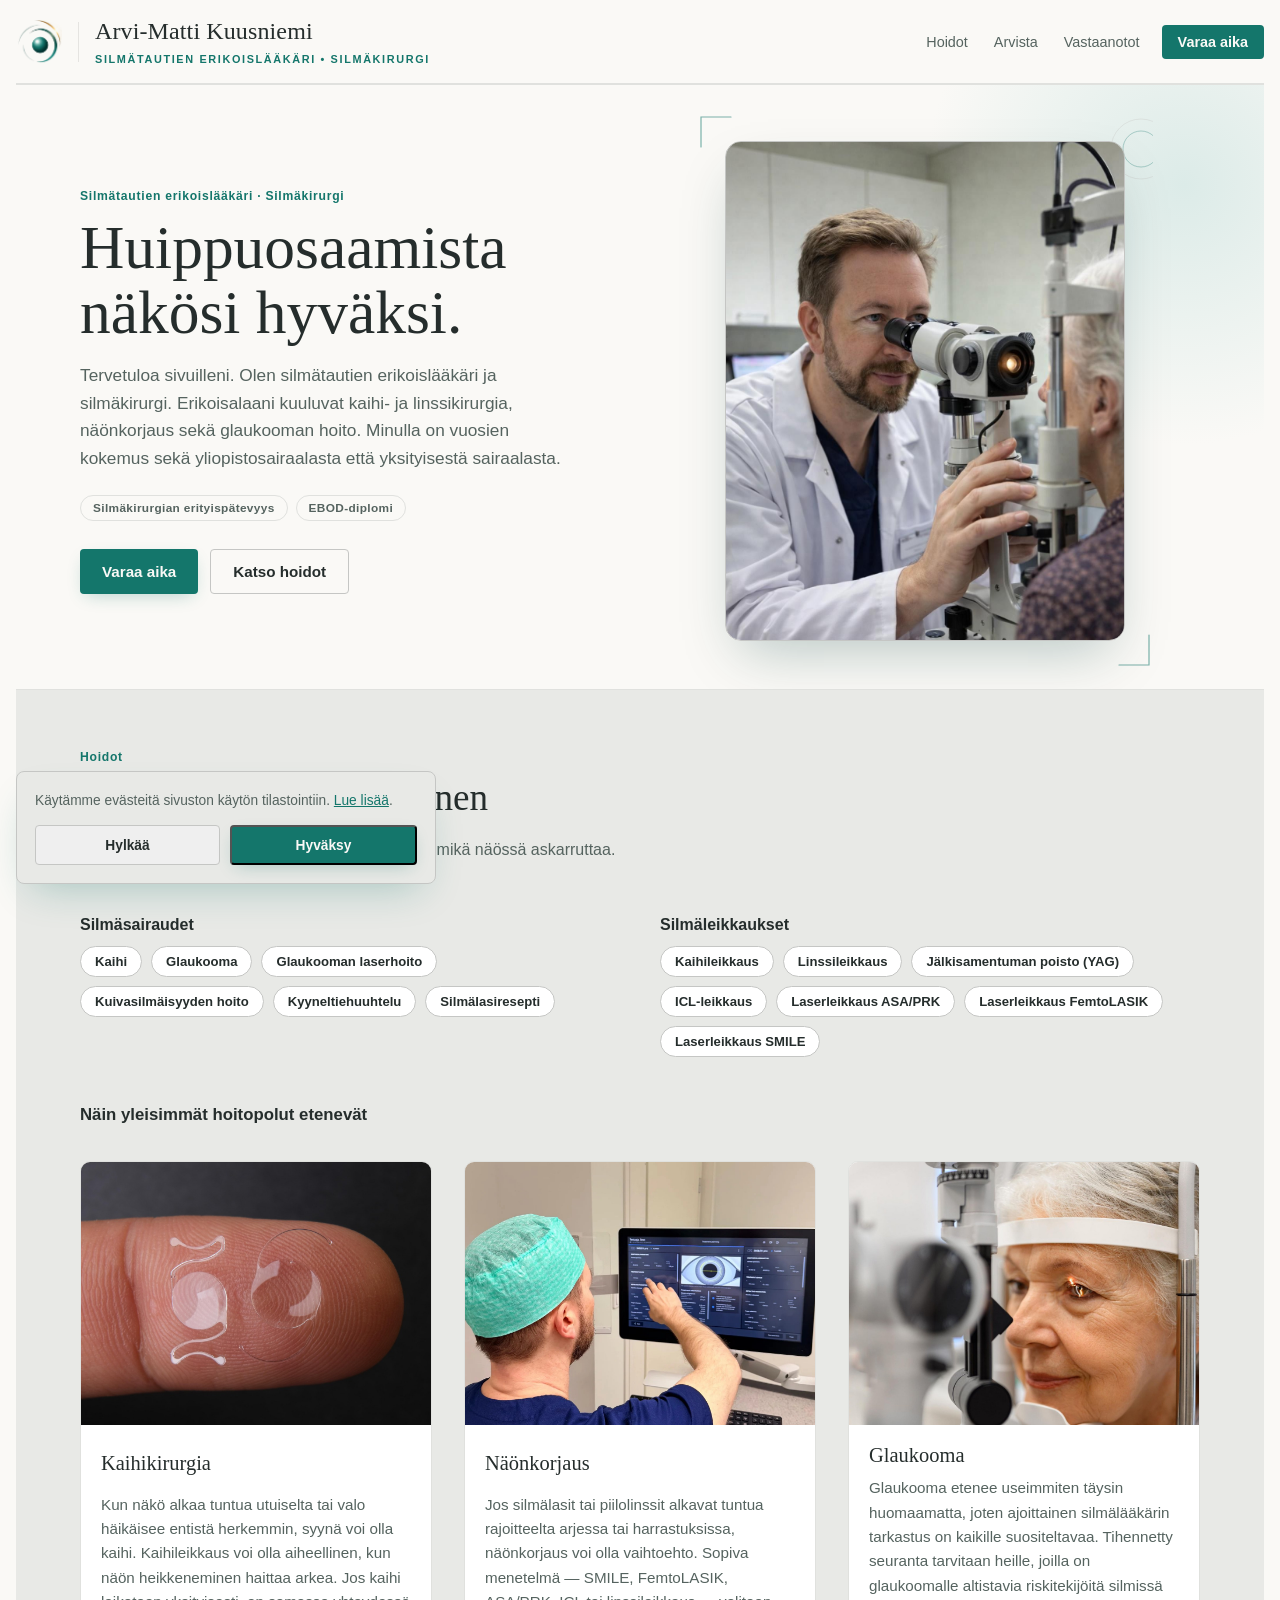
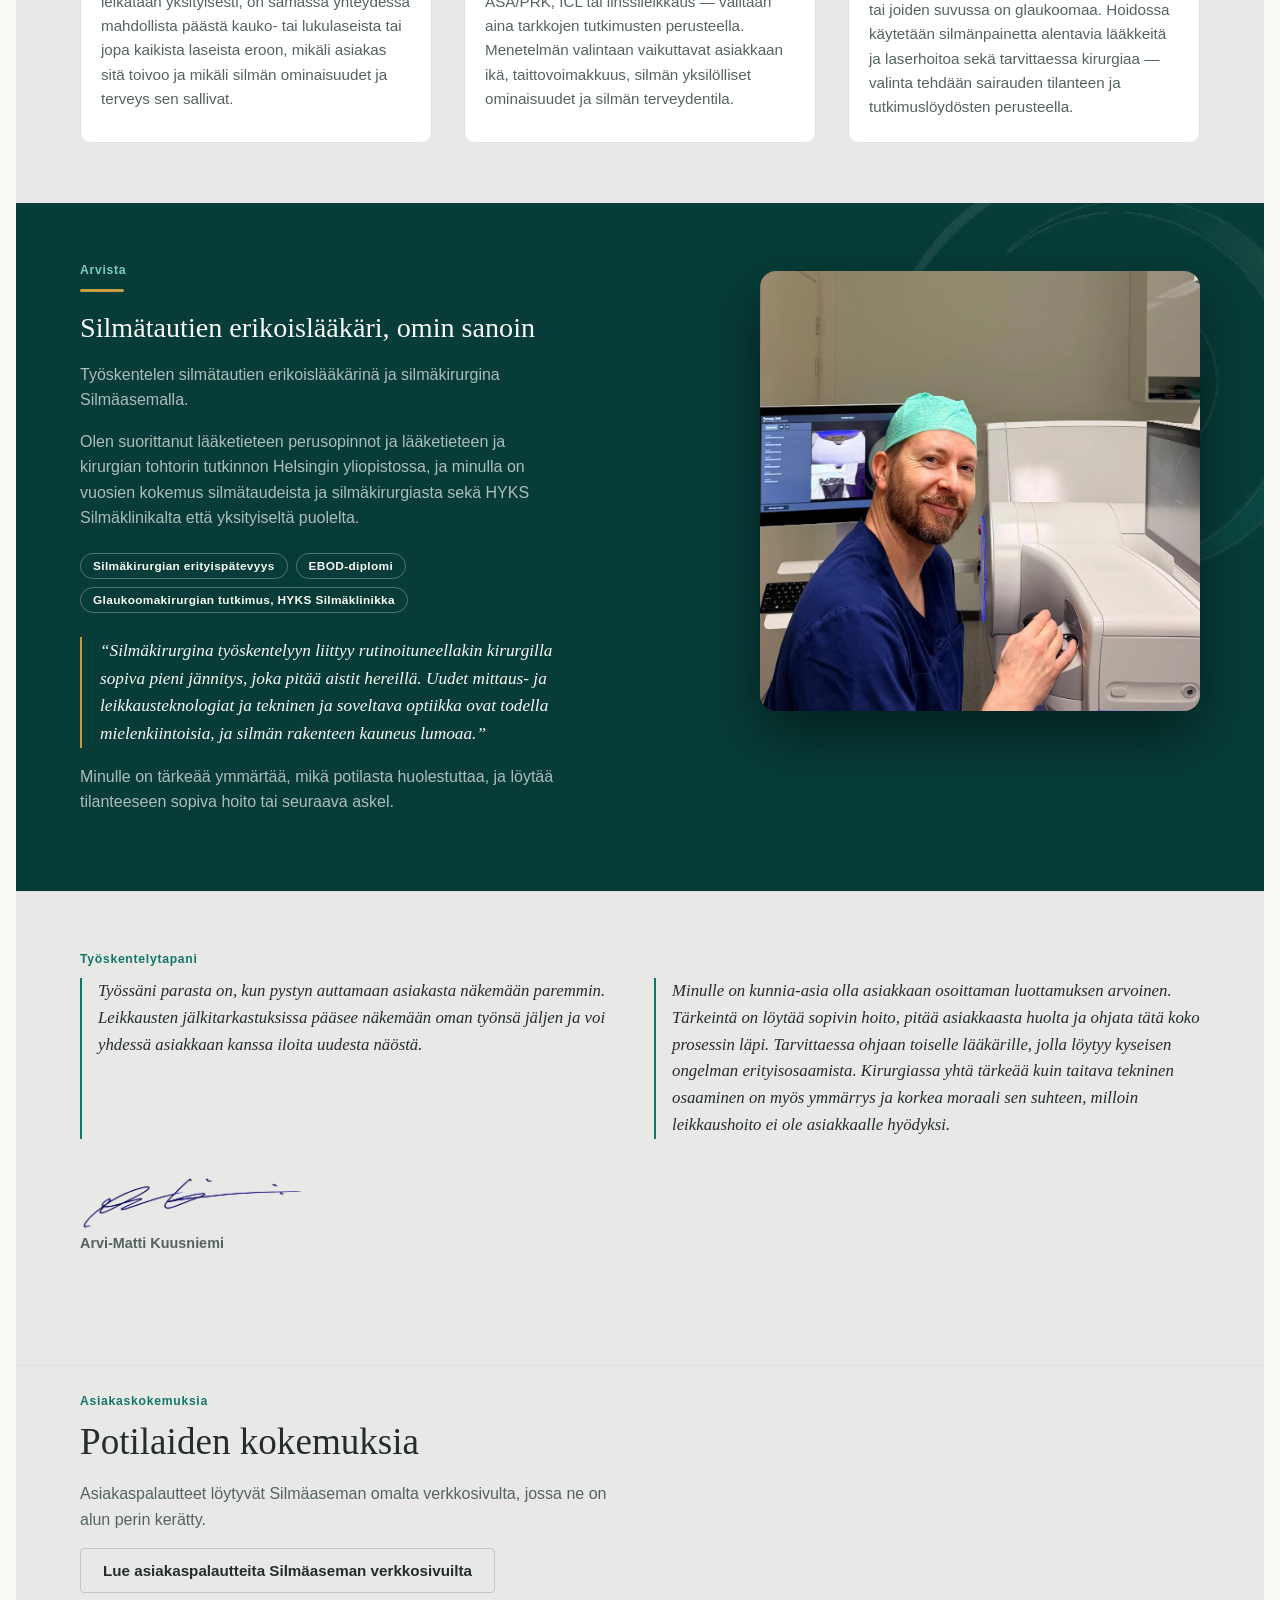
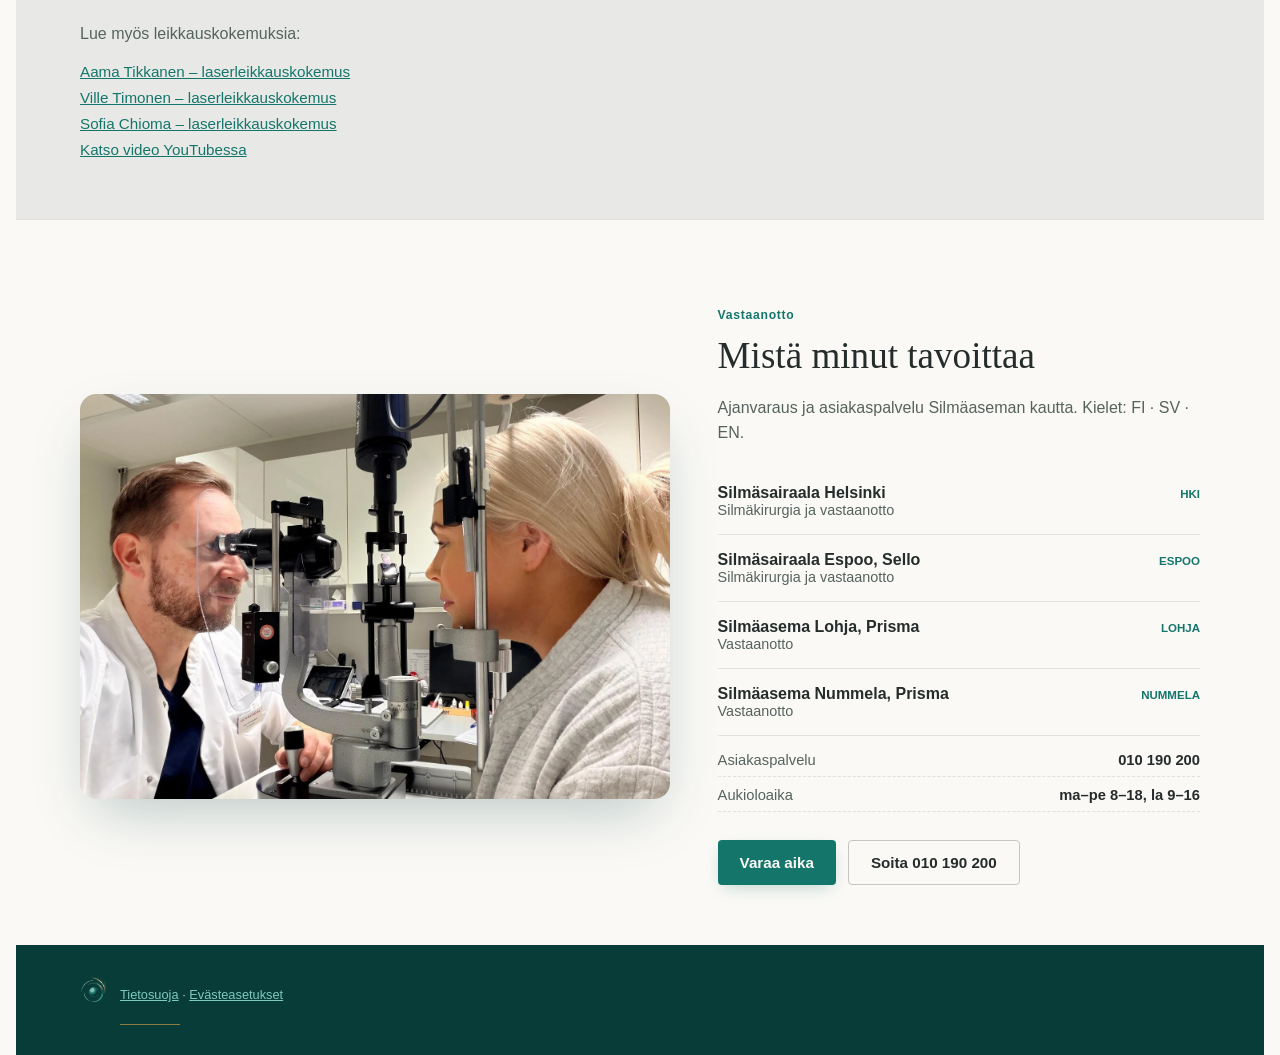
==== commit 2e257ca0: "Poista vanhentunut footer-maininta ja dokumentoi Cloudflare-proxy-välikohtaus - Poista kuudelta sivu" ====
--- a/index.html
+++ b/index.html
@@ -340,7 +340,6 @@
   <div class="wrap-wide footer-brand">
     <img class="footer-logo" src="photos/logo-tunnus.png" alt="" aria-hidden="true">
     <div>
-      <p>Sisältö koostettu Arvi-Matti Kuusniemen <a href="https://www.silmaasema.fi/silmalaakarit-ja-asiantuntijat/asiantuntija?expertId=0033X00003HwwgpQAB" target="_blank" rel="noopener noreferrer">Silmäasema-profiilista</a> ja <a href="https://yritys.silmaasema.fi/article/silmakirurgi-arvi-matti-kuusniemi/" target="_blank" rel="noopener noreferrer">henkilöstöartikkelista</a>. Viralliset yhteystiedot: <a href="https://www.silmaasema.fi" target="_blank" rel="noopener noreferrer">silmaasema.fi</a>.</p>
       <p class="footer-legal"><a href="tietosuoja.html">Tietosuoja</a> · <a href="#" class="cookie-manage-link">Evästeasetukset</a></p>
       <span class="footer-gold-rule" aria-hidden="true"></span>
     </div>
